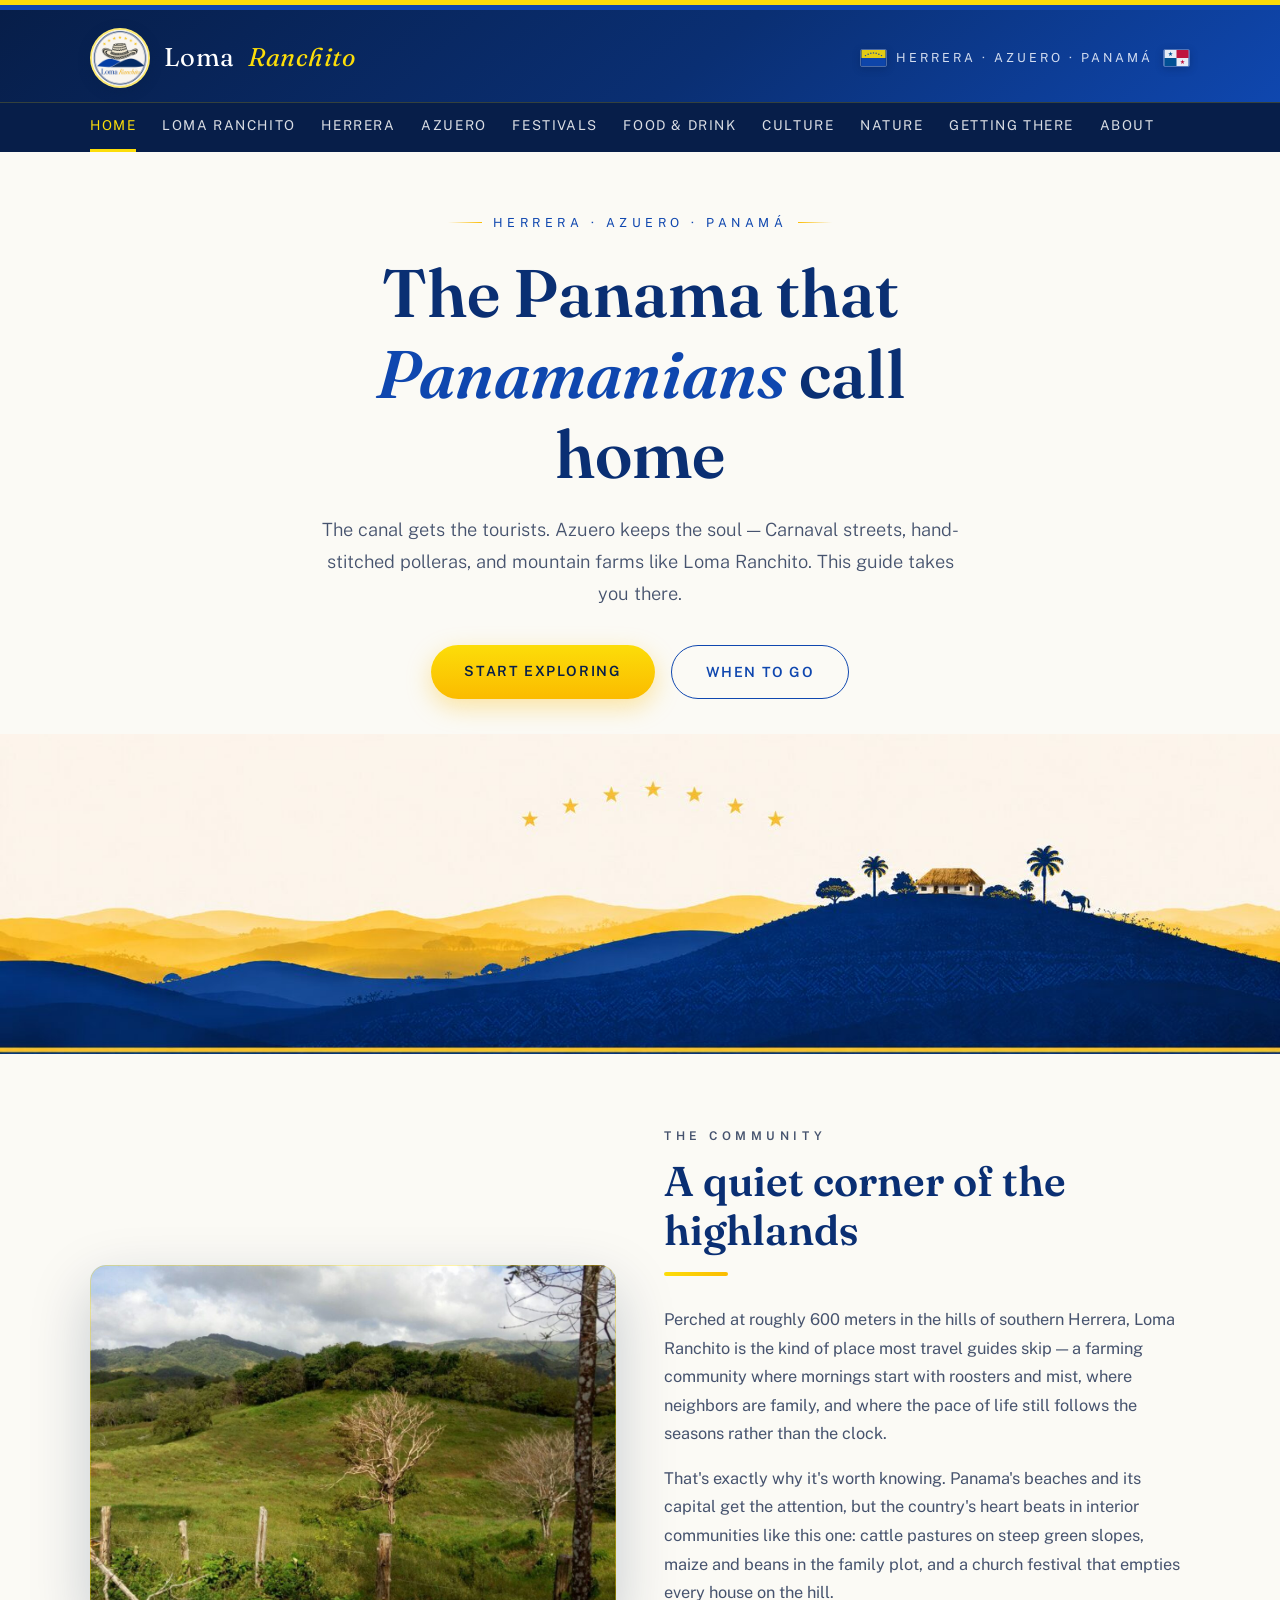
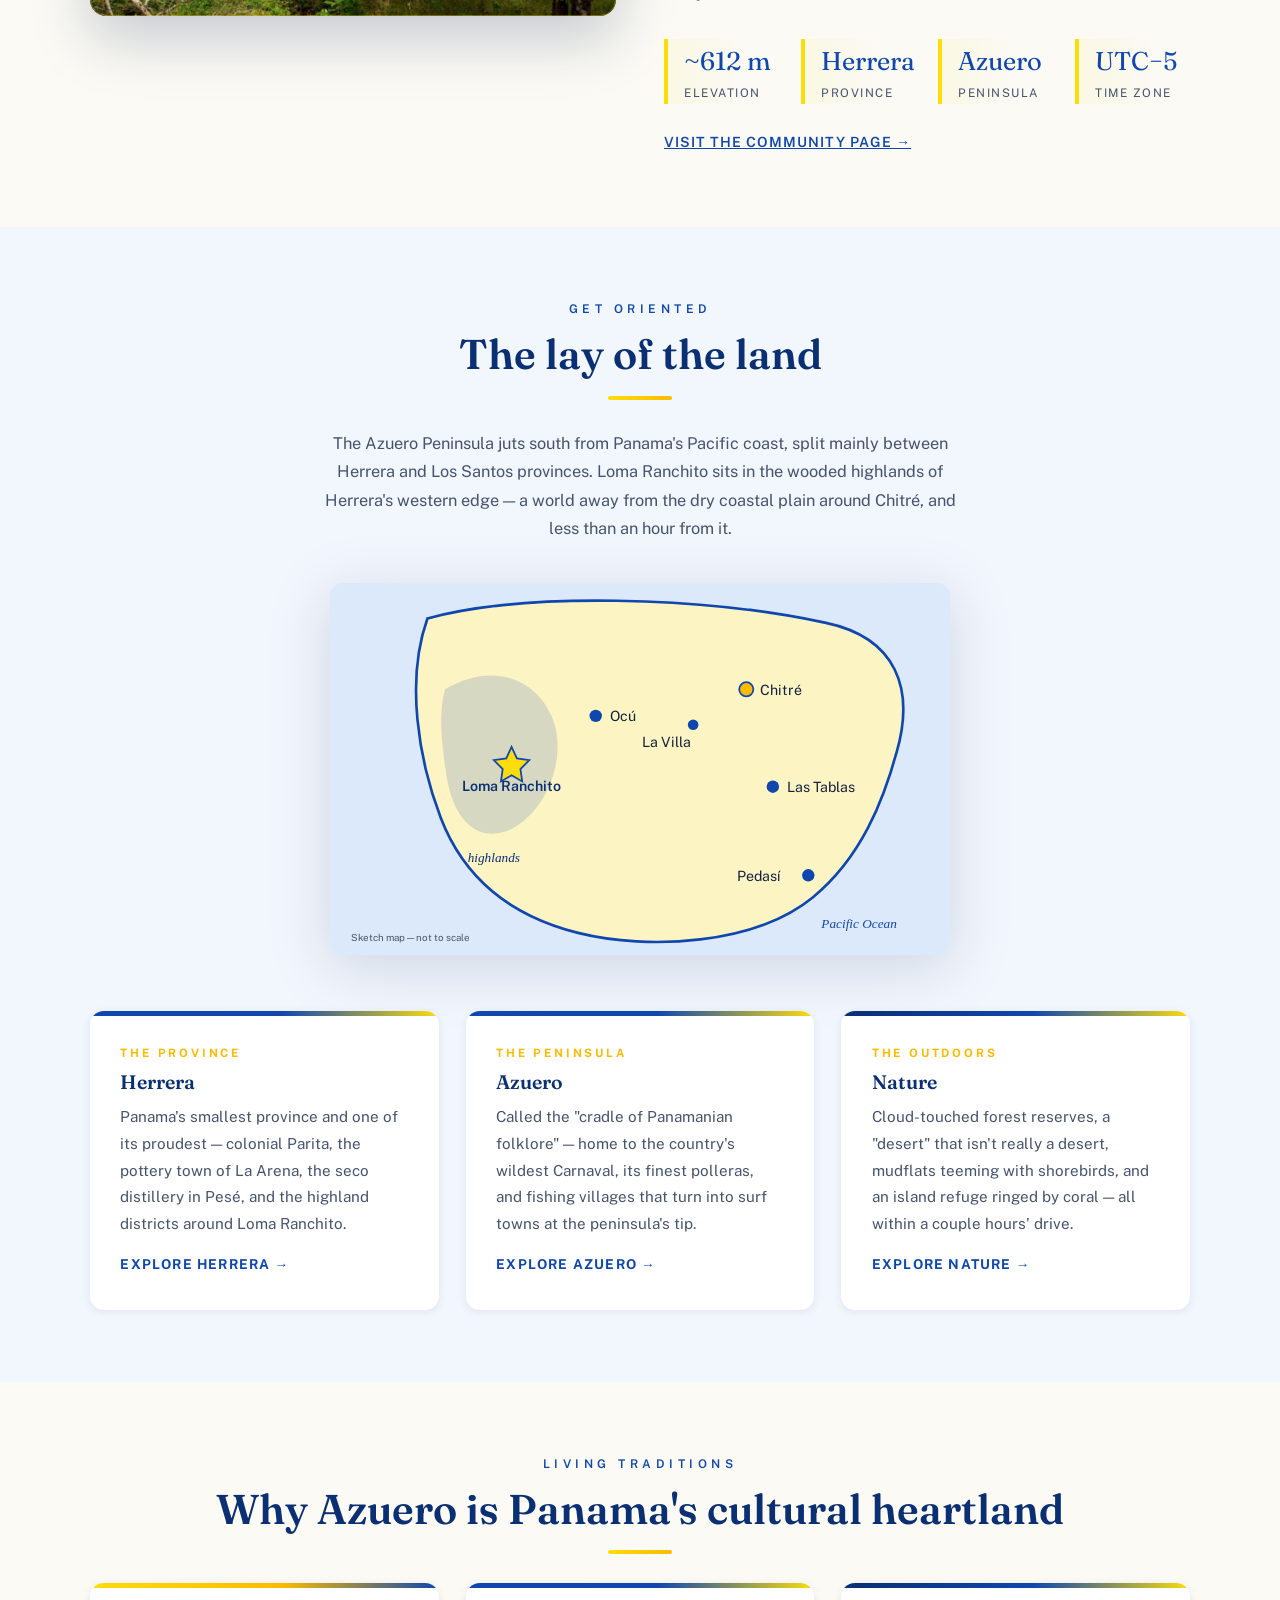
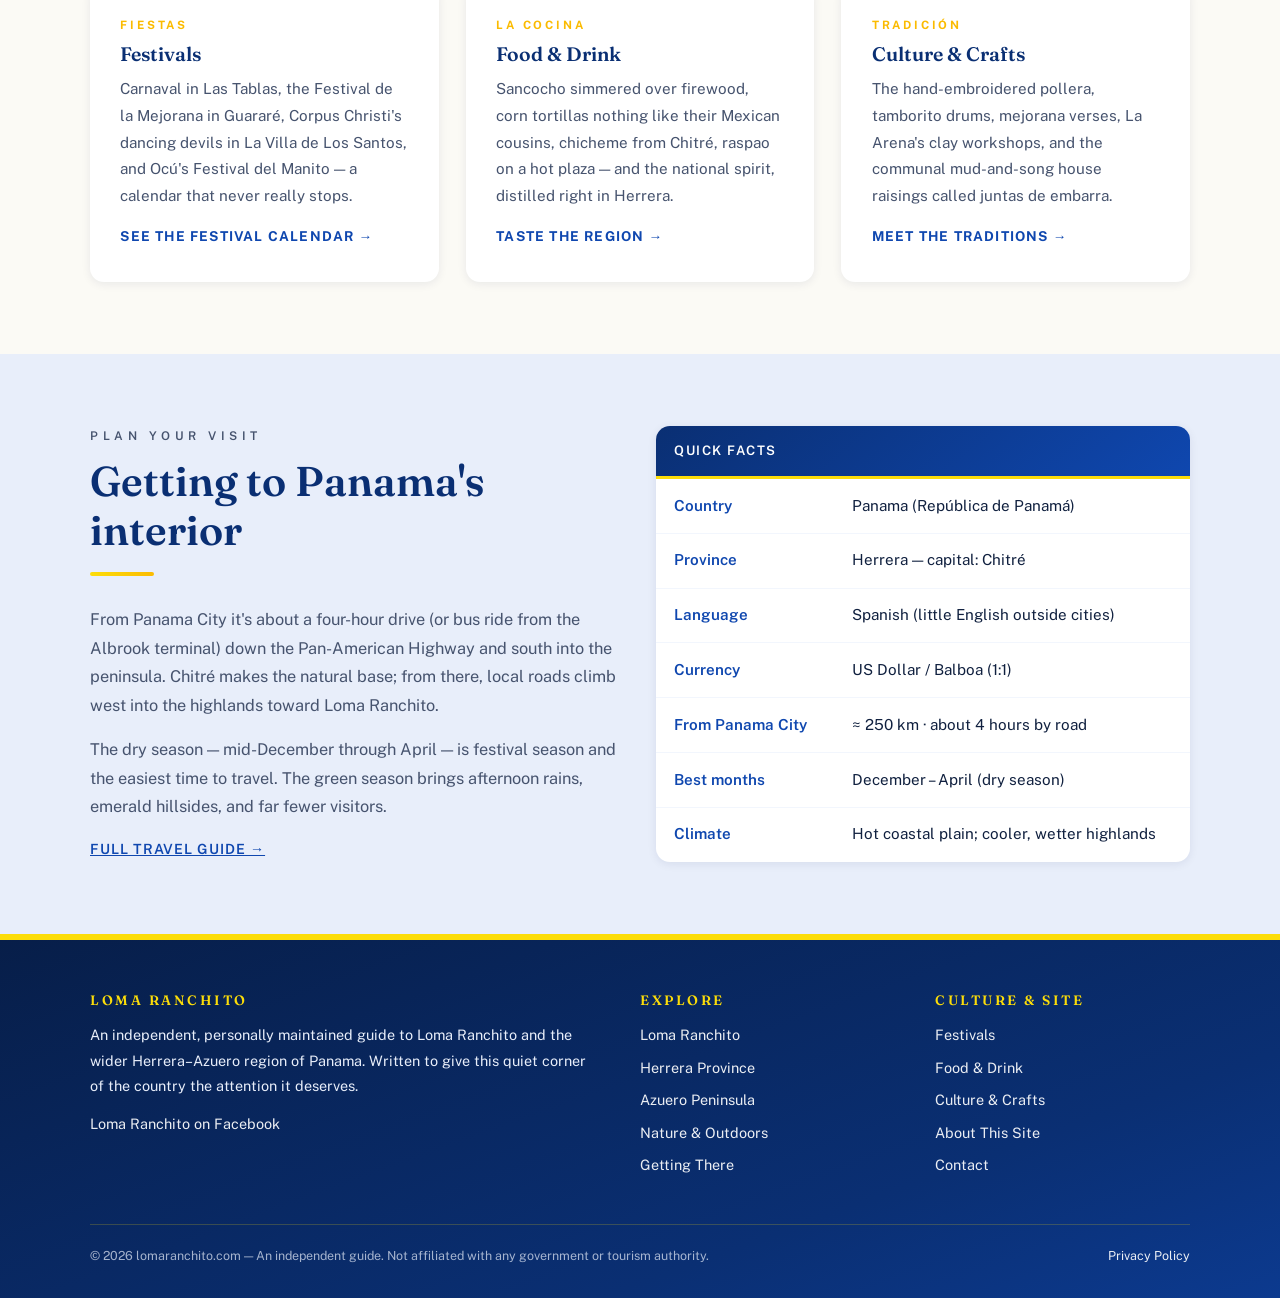
==== index.html @ 9a4a30eb "Sticky header+nav, bigger logo, hero-banner text merged with illustration" ====
<!DOCTYPE html>
<html lang="en">
<head>
    <meta charset="UTF-8">
    <meta name="viewport" content="width=device-width, initial-scale=1.0">
    <title>Loma Ranchito &amp; the Azuero Highlands — A Guide to Herrera, Panama</title>
    <meta name="description" content="An independent guide to Loma Ranchito and the surrounding Herrera Province and Azuero Peninsula of Panama — festivals, food, culture, nature, and how to get there.">
    <link rel="canonical" href="https://lomaranchito.com/">
    <meta property="og:title" content="Loma Ranchito & the Azuero Highlands — A Guide to Herrera, Panama">
    <meta property="og:description" content="Festivals, food, culture, and mountain life in Panama's interior — anchored in the highland community of Loma Ranchito, Herrera Province.">
    <meta property="og:type" content="website">
    <meta property="og:url" content="https://lomaranchito.com/">

    <link rel="preconnect" href="https://fonts.googleapis.com">
    <link href="https://fonts.googleapis.com/css2?family=Fraunces:ital,wght@0,400;0,600;1,400&family=Public+Sans:wght@300;400;600&display=swap" rel="stylesheet">
    <link rel="stylesheet" href="styles.css">
    <link rel="icon" type="image/png" href="images/logo.png">
    <link rel="apple-touch-icon" href="images/logo.png">
    <script src="site.js" defer></script>

    <!-- Google tag (gtag.js) -->
    <script async src="https://www.googletagmanager.com/gtag/js?id=G-LC1MYZP8YW"></script>
    <script>
      window.dataLayer = window.dataLayer || [];
      function gtag(){dataLayer.push(arguments);}
      gtag('js', new Date());
      gtag('config', 'G-LC1MYZP8YW');
    </script>

    <!-- Google AdSense -->
    <script async src="https://pagead2.googlesyndication.com/pagead/js/adsbygoogle.js?client=ca-pub-9094032428607043"
         crossorigin="anonymous"></script>
</head>
<body>

<div class="ribbon" aria-hidden="true"></div>

<div class="site-top">
    <header class="site-head">
        <div class="head-inner">
            <a class="brand" href="index.html"><img class="brand-logo" src="images/logo.png" alt="Loma Ranchito logo — sombrero pintado over blue hills">Loma <em>Ranchito</em></a>
            <span class="brand-tag"><svg class="flag-pa" viewBox="0 0 30 20" role="img" aria-label="Flag of Herrera Province"><rect width="30" height="10" fill="#FCDD09"/><rect y="10" width="30" height="10" fill="#0F47AF"/><g fill="#0F47AF"><circle cx="5" cy="7" r="0.9"/><circle cx="8.3" cy="5.2" r="0.9"/><circle cx="11.7" cy="4" r="0.9"/><circle cx="15" cy="3.6" r="0.9"/><circle cx="18.3" cy="4" r="0.9"/><circle cx="21.7" cy="5.2" r="0.9"/><circle cx="25" cy="7" r="0.9"/></g></svg>Herrera · Azuero · Panamá<svg class="flag-pa" viewBox="0 0 30 20" role="img" aria-label="Flag of Panama"><rect width="30" height="20" fill="#FFFFFF"/><rect x="15" width="15" height="10" fill="#D21034"/><rect y="10" width="15" height="10" fill="#005293"/><polygon fill="#005293" points="7.5,2 8.205,4.029 10.353,4.073 8.641,5.371 9.263,7.427 7.5,6.2 5.737,7.427 6.359,5.371 4.647,4.073 6.795,4.029"/><polygon fill="#D21034" points="22.5,12 23.205,14.029 25.353,14.073 23.641,15.371 24.263,17.427 22.5,16.2 20.737,17.427 21.359,15.371 19.647,14.073 21.795,14.029"/></svg></span>
        </div>
    </header>
    <nav class="site-nav" aria-label="Main">
        <ul>
            <li><a class="here" href="index.html">Home</a></li>
            <li><a href="loma-ranchito.html">Loma Ranchito</a></li>
            <li><a href="herrera.html">Herrera</a></li>
            <li><a href="azuero.html">Azuero</a></li>
            <li><a href="festivals.html">Festivals</a></li>
            <li><a href="food.html">Food &amp; Drink</a></li>
            <li><a href="culture.html">Culture</a></li>
            <li><a href="nature.html">Nature</a></li>
            <li><a href="getting-there.html">Getting There</a></li>
            <li><a href="about.html">About</a></li>
        </ul>
    </nav>
</div>

<main>

    <!-- HERO BANNER -->
    <section class="hero-banner">
        <div class="hero-banner-text">
            <span class="eyebrow">Herrera · Azuero · Panamá</span>
            <h1 class="big">The Panama that <em>Panamanians</em> call home</h1>
            <p class="lede">The canal gets the tourists. Azuero keeps the soul — Carnaval streets, hand-stitched polleras, and mountain farms like Loma Ranchito. This guide takes you there.</p>
            <div class="cta-row">
                <a class="btn btn-gold" href="herrera.html">Start Exploring</a>
                <a class="btn btn-ghost" href="festivals.html">When to Go</a>
            </div>
        </div>
        <img class="hero-banner-img" src="images/header-banner.jpg" alt="Illustration of the Azuero hills in Herrera's blue and yellow — a hilltop village with a chapel, palms, and a horse beneath an arc of seven stars">
    </section>

    <!-- ABOUT LOMA RANCHITO -->
    <section class="band">
        <div class="wrap">
            <div class="split">
                <div class="art">
                    <img src="images/lr_fp-01.jpg" alt="View of the hills around Loma Ranchito, Herrera Province, Panama">
                </div>
                <div class="prose">
                    <p class="kicker">The Community</p>
                    <h2 class="sec">A quiet corner of the highlands</h2>
                    <div class="rule"></div>
                    <p>Perched at roughly 600 meters in the hills of southern Herrera, Loma Ranchito is the kind of place most travel guides skip — a farming community where mornings start with roosters and mist, where neighbors are family, and where the pace of life still follows the seasons rather than the clock.</p>
                    <p>That's exactly why it's worth knowing. Panama's beaches and its capital get the attention, but the country's heart beats in interior communities like this one: cattle pastures on steep green slopes, maize and beans in the family plot, and a church festival that empties every house on the hill.</p>
                    <div class="stats">
                        <div class="stat"><div class="n">~612 m</div><div class="l">Elevation</div></div>
                        <div class="stat"><div class="n">Herrera</div><div class="l">Province</div></div>
                        <div class="stat"><div class="n">Azuero</div><div class="l">Peninsula</div></div>
                        <div class="stat"><div class="n">UTC−5</div><div class="l">Time Zone</div></div>
                    </div>
                    <a class="more" href="loma-ranchito.html" style="display:inline-block;margin-top:1.6rem;font-weight:600;letter-spacing:1px;text-transform:uppercase;font-size:0.88rem;">Visit the community page →</a>
                </div>
            </div>
        </div>
    </section>

    <!-- REGION MAP + EXPLORE -->
    <section class="band sand">
        <div class="wrap center">
            <p class="kicker">Get Oriented</p>
            <h2 class="sec">The lay of the land</h2>
            <div class="rule"></div>
            <p style="max-width:640px;margin:0 auto 2.5rem;color:var(--ink-soft);">The Azuero Peninsula juts south from Panama's Pacific coast, split mainly between Herrera and Los Santos provinces. Loma Ranchito sits in the wooded highlands of Herrera's western edge — a world away from the dry coastal plain around Chitré, and less than an hour from it.</p>

            <svg viewBox="0 0 700 420" role="img" aria-label="Simplified sketch map of the Azuero Peninsula showing Loma Ranchito, Chitré, Ocú, Las Tablas, and Pedasí" style="max-width:620px;width:100%;height:auto;margin:0 auto 1rem;filter:drop-shadow(0 12px 30px rgba(7,30,73,0.15));">
                <rect width="700" height="420" fill="#DCE9FB" rx="14"/>
                <!-- peninsula landmass -->
                <path d="M110,40 C220,10 420,15 560,45 C640,62 660,120 640,190 C625,245 600,310 545,355 C480,408 360,415 280,395 C200,375 150,330 125,265 C100,200 85,110 110,40 Z"
                      fill="#FDF4C4" stroke="#0F47AF" stroke-width="3"/>
                <!-- highlands shading (west) -->
                <path d="M130,120 C180,90 230,105 250,150 C268,190 250,250 210,275 C170,298 140,270 132,220 C126,180 122,148 130,120 Z"
                      fill="#0F47AF" opacity="0.16"/>
                <text x="185" y="315" font-family="Georgia,serif" font-size="15" font-style="italic" fill="#0A2F73" text-anchor="middle">highlands</text>
                <!-- ocean labels -->
                <text x="640" y="390" font-family="Georgia,serif" font-size="15" font-style="italic" fill="#1147AF" text-anchor="end">Pacific Ocean</text>
                <!-- towns -->
                <g font-family="'Public Sans',sans-serif" font-size="16" fill="#10203F">
                    <circle cx="470" cy="120" r="8" fill="#FBBB00" stroke="#0F47AF" stroke-width="2"/><text x="486" y="126">Chitré</text>
                    <circle cx="300" cy="150" r="7" fill="#0F47AF"/><text x="316" y="156">Ocú</text>
                    <circle cx="500" cy="230" r="7" fill="#0F47AF"/><text x="516" y="236">Las Tablas</text>
                    <circle cx="540" cy="330" r="7" fill="#0F47AF"/><text x="460" y="336">Pedasí</text>
                    <circle cx="410" cy="160" r="6" fill="#0F47AF"/><text x="352" y="185">La Villa</text>
                </g>
                <!-- Loma Ranchito star -->
                <g>
                    <path d="M205 185 l6 13 14 2 -10 10 2 14 -12 -7 -12 7 2 -14 -10 -10 14 -2 Z" fill="#FCDD09" stroke="#0F47AF" stroke-width="2"/>
                    <text x="205" y="235" font-family="'Public Sans',sans-serif" font-weight="600" font-size="16" fill="#0A2F73" text-anchor="middle">Loma Ranchito</text>
                </g>
                <text x="24" y="404" font-family="'Public Sans',sans-serif" font-size="11" fill="#46536E">Sketch map — not to scale</text>
            </svg>

            <div class="grid-3" style="text-align:left;margin-top:2rem;">
                <div class="card">
                    <p class="card-label">The Province</p>
                    <h3>Herrera</h3>
                    <p>Panama's smallest province and one of its proudest — colonial Parita, the pottery town of La Arena, the seco distillery in Pesé, and the highland districts around Loma Ranchito.</p>
                    <a class="more" href="herrera.html">Explore Herrera →</a>
                </div>
                <div class="card alt-sky">
                    <p class="card-label">The Peninsula</p>
                    <h3>Azuero</h3>
                    <p>Called the "cradle of Panamanian folklore" — home to the country's wildest Carnaval, its finest polleras, and fishing villages that turn into surf towns at the peninsula's tip.</p>
                    <a class="more" href="azuero.html">Explore Azuero →</a>
                </div>
                <div class="card alt-green">
                    <p class="card-label">The Outdoors</p>
                    <h3>Nature</h3>
                    <p>Cloud-touched forest reserves, a "desert" that isn't really a desert, mudflats teeming with shorebirds, and an island refuge ringed by coral — all within a couple hours' drive.</p>
                    <a class="more" href="nature.html">Explore nature →</a>
                </div>
            </div>
        </div>
    </section>

    <!-- CULTURE STRIP -->
    <section class="band">
        <div class="wrap center">
            <p class="kicker">Living Traditions</p>
            <h2 class="sec">Why Azuero is Panama's cultural heartland</h2>
            <div class="rule"></div>
            <div class="grid-3" style="text-align:left;">
                <div class="card alt-gold">
                    <p class="card-label">Fiestas</p>
                    <h3>Festivals</h3>
                    <p>Carnaval in Las Tablas, the Festival de la Mejorana in Guararé, Corpus Christi's dancing devils in La Villa de Los Santos, and Ocú's Festival del Manito — a calendar that never really stops.</p>
                    <a class="more" href="festivals.html">See the festival calendar →</a>
                </div>
                <div class="card">
                    <p class="card-label">La Cocina</p>
                    <h3>Food &amp; Drink</h3>
                    <p>Sancocho simmered over firewood, corn tortillas nothing like their Mexican cousins, chicheme from Chitré, raspao on a hot plaza — and the national spirit, distilled right in Herrera.</p>
                    <a class="more" href="food.html">Taste the region →</a>
                </div>
                <div class="card alt-green">
                    <p class="card-label">Tradición</p>
                    <h3>Culture &amp; Crafts</h3>
                    <p>The hand-embroidered pollera, tamborito drums, mejorana verses, La Arena's clay workshops, and the communal mud-and-song house raisings called juntas de embarra.</p>
                    <a class="more" href="culture.html">Meet the traditions →</a>
                </div>
            </div>
        </div>
    </section>

    <!-- PLAN -->
    <section class="band green-soft">
        <div class="wrap">
            <div class="grid-2" style="align-items:start;">
                <div class="prose">
                    <p class="kicker">Plan Your Visit</p>
                    <h2 class="sec">Getting to Panama's interior</h2>
                    <div class="rule"></div>
                    <p>From Panama City it's about a four-hour drive (or bus ride from the Albrook terminal) down the Pan-American Highway and south into the peninsula. Chitré makes the natural base; from there, local roads climb west into the highlands toward Loma Ranchito.</p>
                    <p>The dry season — mid-December through April — is festival season and the easiest time to travel. The green season brings afternoon rains, emerald hillsides, and far fewer visitors.</p>
                    <a class="more" href="getting-there.html" style="display:inline-block;margin-top:1rem;font-weight:600;letter-spacing:1px;text-transform:uppercase;font-size:0.88rem;">Full travel guide →</a>
                </div>
                <table class="info">
                    <tr><th colspan="2">Quick Facts</th></tr>
                    <tr><td>Country</td><td>Panama (República de Panamá)</td></tr>
                    <tr><td>Province</td><td>Herrera — capital: Chitré</td></tr>
                    <tr><td>Language</td><td>Spanish (little English outside cities)</td></tr>
                    <tr><td>Currency</td><td>US Dollar / Balboa (1:1)</td></tr>
                    <tr><td>From Panama City</td><td>≈ 250 km · about 4 hours by road</td></tr>
                    <tr><td>Best months</td><td>December – April (dry season)</td></tr>
                    <tr><td>Climate</td><td>Hot coastal plain; cooler, wetter highlands</td></tr>
                </table>
            </div>
        </div>
    </section>

</main>

<footer class="site-foot">
    <div class="foot-inner">
        <div>
            <h4>Loma Ranchito</h4>
            <p>An independent, personally maintained guide to Loma Ranchito and the wider Herrera–Azuero region of Panama. Written to give this quiet corner of the country the attention it deserves.</p>
            <p style="margin-top:0.8rem;"><a href="https://www.facebook.com/lomaranchito.ranchito" target="_blank" rel="noopener noreferrer">Loma Ranchito on Facebook</a></p>
        </div>
        <div>
            <h4>Explore</h4>
            <ul>
                <li><a href="loma-ranchito.html">Loma Ranchito</a></li>
                <li><a href="herrera.html">Herrera Province</a></li>
                <li><a href="azuero.html">Azuero Peninsula</a></li>
                <li><a href="nature.html">Nature &amp; Outdoors</a></li>
                <li><a href="getting-there.html">Getting There</a></li>
            </ul>
        </div>
        <div>
            <h4>Culture &amp; Site</h4>
            <ul>
                <li><a href="festivals.html">Festivals</a></li>
                <li><a href="food.html">Food &amp; Drink</a></li>
                <li><a href="culture.html">Culture &amp; Crafts</a></li>
                <li><a href="about.html">About This Site</a></li>
                <li><a href="contact.html">Contact</a></li>
            </ul>
        </div>
    </div>
    <div class="foot-bottom">
        <span>© 2026 lomaranchito.com — An independent guide. Not affiliated with any government or tourism authority.</span>
        <span><a href="privacy.html">Privacy Policy</a></span>
    </div>
</footer>

</body>
</html>
---- styles.css ----
/* ==========================================================
   Loma Ranchito — Azuero & Herrera guide
   Design system v2: "Bandera de Herrera"
   Exact provincial flag tones:
     yellow #FCDD09 · blue #0F47AF (+ #1147AF, gold #FBBB00)
   Premium treatment: deep-blue gradients, gold accents,
   7-star arc motif, scroll-reveal motion.
   ========================================================== */

:root {
    /* Herrera flag — exact tones */
    --h-yellow:     #FCDD09;
    --h-gold:       #FBBB00;
    --h-blue:       #0F47AF;
    --h-blue-2:     #1147AF;

    /* derived support shades */
    --blue-deep:    #0A2F73;
    --blue-ink:     #071E49;
    --blue-soft:    #E8EEFA;
    --blue-mist:    #F2F6FD;
    --yellow-soft:  #FFF7C2;
    --cream:        #FBFAF5;
    --white:        #FFFFFF;
    --ink:          #10203F;
    --ink-soft:     #46536E;

    /* legacy aliases (kept for inline references) */
    --clay:         #0F47AF;
    --clay-dark:    #0A2F73;
    --green:        #0A2F73;
    --green-mid:    #1147AF;
    --green-soft:   #E8EEFA;
    --gold:         #FBBB00;
    --gold-soft:    #FFF7C2;
    --sand:         #F2F6FD;
    --sky:          #1147AF;
    --sky-soft:     #E8EEFA;
    --flag-red:     #D21034;

    --shadow-sm: 0 2px 10px rgba(7, 30, 73, 0.08);
    --shadow-md: 0 10px 30px rgba(7, 30, 73, 0.14);
    --shadow-lg: 0 22px 60px rgba(7, 30, 73, 0.22);
    --ease: cubic-bezier(0.22, 1, 0.36, 1);
}

* { margin: 0; padding: 0; box-sizing: border-box; }

html { scroll-behavior: smooth; }

body {
    font-family: 'Public Sans', 'Segoe UI', sans-serif;
    background: var(--cream);
    color: var(--ink);
    line-height: 1.75;
    font-size: 1.02rem;
    -webkit-font-smoothing: antialiased;
}

::selection { background: var(--h-yellow); color: var(--blue-ink); }

h1, h2, h3, h4, .display {
    font-family: 'Fraunces', Georgia, serif;
    color: var(--blue-deep);
    line-height: 1.2;
    font-weight: 600;
}

a { color: var(--h-blue); }
a:hover { color: var(--blue-deep); }

img { max-width: 100%; display: block; }

/* ---------- Herrera flag ribbon (yellow over blue) ---------- */
.ribbon {
    height: 10px;
    background: linear-gradient(
        to bottom,
        var(--h-yellow) 0 50%,
        var(--h-blue) 50% 100%
    );
}

/* ---------- header + nav: sticky together as one unit ---------- */
.site-top {
    position: sticky;
    top: 0;
    z-index: 100;
    transition: box-shadow 0.35s var(--ease);
}

.site-top.scrolled {
    box-shadow: 0 10px 30px rgba(7, 30, 73, 0.35);
}

header.site-head {
    background: linear-gradient(140deg, var(--blue-ink) 0%, var(--blue-deep) 55%, var(--h-blue) 100%);
    color: var(--cream);
    padding: 1.1rem 1.5rem 0.9rem;
}

.head-inner {
    max-width: 1100px;
    margin: 0 auto;
    display: flex;
    flex-wrap: wrap;
    align-items: center;
    justify-content: space-between;
    gap: 0.5rem 2rem;
}

.brand {
    font-family: 'Fraunces', Georgia, serif;
    font-size: 1.6rem;
    color: var(--white);
    text-decoration: none;
    letter-spacing: 0.5px;
    display: inline-flex;
    align-items: center;
    gap: 0.85rem;
}

.brand-logo {
    width: 60px;
    height: 60px;
    border-radius: 50%;
    border: 2px solid rgba(252, 221, 9, 0.55);
    box-shadow: 0 3px 12px rgba(7, 30, 73, 0.45);
    background: var(--cream);
    object-fit: cover;
    transition: transform 0.3s var(--ease);
}

.brand:hover .brand-logo { transform: rotate(-6deg) scale(1.06); }

.brand em {
    font-style: italic;
    color: var(--h-yellow);
}

.brand-tag {
    font-size: 0.78rem;
    letter-spacing: 3px;
    text-transform: uppercase;
    color: var(--blue-soft);
    opacity: 0.9;
    display: inline-flex;
    align-items: center;
    gap: 0.6rem;
}

.flag-pa {
    width: 27px;
    height: 18px;
    border-radius: 2px;
    border: 1px solid rgba(255, 255, 255, 0.3);
    box-shadow: 0 2px 8px rgba(7, 30, 73, 0.35);
    flex-shrink: 0;
}

nav.site-nav {
    background: var(--blue-ink);
    border-top: 1px solid rgba(252, 221, 9, 0.18);
    padding: 0 1.5rem;
}

nav.site-nav ul {
    max-width: 1100px;
    margin: 0 auto;
    list-style: none;
    display: flex;
    flex-wrap: wrap;
    gap: 0 1.6rem;
}

nav.site-nav a {
    display: inline-block;
    padding: 0.7rem 0;
    color: rgba(255, 255, 255, 0.85);
    text-decoration: none;
    font-size: 0.85rem;
    letter-spacing: 1.6px;
    text-transform: uppercase;
    border-bottom: 3px solid transparent;
    transition: color 0.25s var(--ease), border-color 0.25s var(--ease);
}

nav.site-nav a:hover { color: var(--h-yellow); }

nav.site-nav a.here {
    color: var(--h-yellow);
    border-bottom-color: var(--h-yellow);
}

/* ---------- hero banner: title copy sits in the illustration's own
   sky color above it; artwork stays undistorted at natural size
   below, in normal document flow (scrolls with the page) ---------- */
.hero-banner {
    background: var(--cream);
    text-align: center;
}

.hero-banner-text {
    max-width: 720px;
    margin: 0 auto;
    padding: 3.2rem 1.5rem 1.8rem;
}

.hero-banner .eyebrow {
    display: inline-flex;
    align-items: center;
    gap: 0.7rem;
    font-size: 0.78rem;
    letter-spacing: 4.5px;
    text-transform: uppercase;
    color: var(--h-blue);
    margin-bottom: 1.2rem;
    animation: riseIn 0.9s 0.05s var(--ease) both;
}

.hero-banner .eyebrow::before, .hero-banner .eyebrow::after {
    content: '';
    width: 34px;
    height: 1px;
    background: linear-gradient(90deg, transparent, var(--h-gold));
}

.hero-banner .eyebrow::after {
    background: linear-gradient(90deg, var(--h-gold), transparent);
}

.hero-banner h1 {
    color: var(--blue-deep);
    max-width: 880px;
    margin: 0 auto 1.2rem;
    animation: riseIn 0.9s var(--ease) both;
}

.hero-banner h1.big { font-size: clamp(2.4rem, 6vw, 4.2rem); }
.hero-banner h1.small { font-size: clamp(2rem, 5vw, 3.2rem); margin-bottom: 0.8rem; }

.hero-banner h1 em { color: var(--h-blue); font-style: italic; }

.hero-banner p.lede {
    max-width: 660px;
    margin: 0 auto 2.2rem;
    font-size: 1.14rem;
    color: var(--ink-soft);
    font-weight: 300;
    animation: riseIn 0.9s 0.12s var(--ease) both;
}

/* hero CTAs (home page only) */
.cta-row {
    display: flex;
    gap: 1rem;
    justify-content: center;
    flex-wrap: wrap;
    margin-bottom: 0.4rem;
    animation: riseIn 0.9s 0.2s var(--ease) both;
}

.btn {
    display: inline-block;
    padding: 0.85rem 2.1rem;
    border-radius: 999px;
    font-size: 0.88rem;
    font-weight: 600;
    letter-spacing: 1.6px;
    text-transform: uppercase;
    text-decoration: none;
    transition: transform 0.25s var(--ease), box-shadow 0.25s var(--ease), background 0.25s var(--ease);
}

.btn-gold {
    background: linear-gradient(180deg, var(--h-yellow), var(--h-gold));
    color: var(--blue-ink);
    box-shadow: 0 8px 24px rgba(251, 187, 0, 0.35);
}

.btn-gold:hover {
    transform: translateY(-3px);
    box-shadow: 0 14px 34px rgba(251, 187, 0, 0.45);
    color: var(--blue-ink);
}

.btn-ghost {
    border: 1.5px solid var(--h-blue);
    color: var(--h-blue);
}

.btn-ghost:hover {
    border-color: var(--blue-deep);
    color: var(--blue-deep);
    background: var(--blue-soft);
    transform: translateY(-3px);
}

.hero-banner-img {
    width: 100%;
    display: block;
}

/* ---------- layout ---------- */
main { display: block; }

section.band { padding: 4.5rem 1.5rem; }
section.band.sand  { background: var(--blue-mist); }
section.band.green-soft { background: var(--blue-soft); }
section.band.sky-soft { background: var(--blue-soft); }

.wrap { max-width: 1100px; margin: 0 auto; }
.wrap-narrow { max-width: 780px; margin: 0 auto; }

.kicker {
    font-size: 0.75rem;
    letter-spacing: 4.5px;
    text-transform: uppercase;
    color: var(--h-blue);
    font-weight: 600;
    margin-bottom: 0.6rem;
}

h2.sec {
    font-size: clamp(1.8rem, 4vw, 2.6rem);
    margin-bottom: 1rem;
}

.rule {
    width: 64px;
    height: 4px;
    background: linear-gradient(90deg, var(--h-yellow), var(--h-gold));
    border-radius: 2px;
    margin: 0 0 1.8rem;
}

.center { text-align: center; }
.center .rule { margin-left: auto; margin-right: auto; }

p + p { margin-top: 1rem; }

.prose p { color: var(--ink-soft); }
.prose p strong { color: var(--ink); }
.prose h3 { margin: 2.4rem 0 0.7rem; font-size: 1.4rem; position: relative; padding-left: 1rem; }
.prose h3::before {
    content: '';
    position: absolute;
    left: 0; top: 0.28em;
    width: 4px; height: 1.1em;
    border-radius: 2px;
    background: linear-gradient(180deg, var(--h-yellow), var(--h-blue));
}
.prose ul, .prose ol { margin: 1rem 0 1rem 1.4rem; color: var(--ink-soft); }
.prose li { margin-bottom: 0.55rem; }
.prose li::marker { color: var(--h-gold); }

/* ---------- cards ---------- */
.grid-2 { display: grid; grid-template-columns: 1fr 1fr; gap: 2rem; }
.grid-3 { display: grid; grid-template-columns: repeat(3, 1fr); gap: 1.7rem; }

.card {
    background: var(--white);
    border-radius: 14px;
    padding: 2rem 1.9rem;
    position: relative;
    box-shadow: var(--shadow-sm);
    transition: transform 0.35s var(--ease), box-shadow 0.35s var(--ease);
    overflow: hidden;
}

.card::before {
    content: '';
    position: absolute;
    top: 0; left: 0; right: 0;
    height: 5px;
    background: linear-gradient(90deg, var(--h-blue), var(--h-blue-2) 55%, var(--h-yellow));
    transition: height 0.3s var(--ease);
}

.card:hover {
    transform: translateY(-7px);
    box-shadow: var(--shadow-md);
}

.card:hover::before { height: 8px; }

.card.alt-gold::before { background: linear-gradient(90deg, var(--h-yellow), var(--h-gold) 55%, var(--h-blue)); }
.card.alt-sky::before { background: linear-gradient(90deg, var(--h-blue-2), var(--h-blue) 55%, var(--h-yellow)); }
.card.alt-green::before { background: linear-gradient(90deg, var(--blue-deep), var(--h-blue) 55%, var(--h-yellow)); }

.card h3 { font-size: 1.22rem; margin-bottom: 0.6rem; }
.card p { font-size: 0.95rem; color: var(--ink-soft); }

.card .card-label {
    font-size: 0.72rem;
    letter-spacing: 2.8px;
    text-transform: uppercase;
    color: var(--h-gold);
    font-weight: 700;
    margin-bottom: 0.5rem;
}

.card a.more {
    display: inline-block;
    margin-top: 1rem;
    font-size: 0.85rem;
    letter-spacing: 1.2px;
    text-transform: uppercase;
    text-decoration: none;
    font-weight: 700;
    color: var(--h-blue);
    position: relative;
}

.card a.more::after {
    content: '';
    position: absolute;
    left: 0; bottom: -4px;
    width: 0; height: 2px;
    background: var(--h-yellow);
    transition: width 0.3s var(--ease);
}

.card a.more:hover::after { width: 100%; }

/* feature split (image/art + text) */
.split {
    display: grid;
    grid-template-columns: 1fr 1fr;
    gap: 3rem;
    align-items: center;
}

.split .art {
    border-radius: 16px;
    overflow: hidden;
    box-shadow: var(--shadow-lg);
    position: relative;
}

.split .art::after {
    content: '';
    position: absolute;
    inset: 0;
    border-radius: 16px;
    border: 1px solid rgba(252, 221, 9, 0.35);
    pointer-events: none;
}

.split .art img { width: 100%; height: 100%; object-fit: cover; transition: transform 0.6s var(--ease); }
.split .art:hover img { transform: scale(1.04); }

/* stat blocks */
.stats {
    display: grid;
    grid-template-columns: repeat(4, 1fr);
    gap: 1.4rem;
    margin-top: 2rem;
}

.stat {
    border-left: 4px solid var(--h-yellow);
    padding-left: 1rem;
    background: linear-gradient(90deg, rgba(252, 221, 9, 0.07), transparent 70%);
    border-radius: 0 8px 8px 0;
}

.stat .n {
    font-family: 'Fraunces', Georgia, serif;
    font-size: 1.6rem;
    color: var(--h-blue);
}

.stat .l {
    font-size: 0.74rem;
    letter-spacing: 1.5px;
    text-transform: uppercase;
    color: var(--ink-soft);
}

/* info table */
table.info {
    width: 100%;
    border-collapse: collapse;
    background: var(--white);
    border-radius: 14px;
    overflow: hidden;
    box-shadow: var(--shadow-sm);
    font-size: 0.95rem;
}

table.info th, table.info td {
    text-align: left;
    padding: 0.85rem 1.15rem;
    border-bottom: 1px solid var(--blue-mist);
    vertical-align: top;
}

table.info th {
    background: linear-gradient(140deg, var(--blue-deep), var(--h-blue));
    color: var(--white);
    font-weight: 600;
    letter-spacing: 1.5px;
    font-size: 0.82rem;
    text-transform: uppercase;
    border-bottom: 3px solid var(--h-yellow);
}

table.info tr:last-child td { border-bottom: none; }
table.info tr:hover td { background: var(--blue-mist); }
table.info td:first-child { font-weight: 600; color: var(--h-blue); white-space: nowrap; }

/* callout */
.callout {
    background: linear-gradient(120deg, var(--yellow-soft), #FFFDF0);
    border-left: 5px solid var(--h-yellow);
    border-radius: 6px;
    padding: 1.3rem 1.6rem;
    margin: 1.8rem 0;
    font-size: 0.97rem;
    color: var(--ink);
    box-shadow: var(--shadow-sm);
}

.callout strong { color: var(--h-blue); }

/* breadcrumbs */
.crumbs {
    font-size: 0.82rem;
    letter-spacing: 0.5px;
    color: var(--ink-soft);
    max-width: 1100px;
    margin: 0 auto;
    padding: 1rem 1.5rem 0;
}

.crumbs a { color: var(--h-blue); text-decoration: none; }
.crumbs a:hover { text-decoration: underline; }

/* next-page links */
.next-links {
    display: grid;
    grid-template-columns: 1fr 1fr;
    gap: 1.7rem;
    margin-top: 1rem;
}

/* ---------- footer ---------- */
footer.site-foot {
    background: linear-gradient(160deg, var(--blue-ink) 0%, var(--blue-deep) 70%, #0C3A8F 100%);
    color: var(--blue-soft);
    padding: 3.2rem 1.5rem 2rem;
    font-size: 0.9rem;
    border-top: 6px solid var(--h-yellow);
}

.foot-inner {
    max-width: 1100px;
    margin: 0 auto;
    display: grid;
    grid-template-columns: 2fr 1fr 1fr;
    gap: 2.5rem;
}

footer.site-foot h4 {
    color: var(--h-yellow);
    font-size: 0.85rem;
    letter-spacing: 2.5px;
    text-transform: uppercase;
    margin-bottom: 0.9rem;
}

footer.site-foot ul { list-style: none; }
footer.site-foot li { margin-bottom: 0.45rem; }

footer.site-foot a { color: rgba(255, 255, 255, 0.92); text-decoration: none; transition: color 0.2s var(--ease); }
footer.site-foot a:hover { color: var(--h-yellow); }

.foot-bottom {
    max-width: 1100px;
    margin: 2.5rem auto 0;
    padding-top: 1.2rem;
    border-top: 1px solid rgba(252, 221, 9, 0.2);
    font-size: 0.78rem;
    display: flex;
    flex-wrap: wrap;
    justify-content: space-between;
    gap: 0.5rem;
    color: rgba(232, 238, 250, 0.7);
}

.foot-bottom a { color: rgba(255, 255, 255, 0.85); }

/* ---------- motion ---------- */
@keyframes riseIn {
    from { opacity: 0; transform: translateY(26px); }
    to { opacity: 1; transform: translateY(0); }
}

.rv {
    opacity: 0;
    transform: translateY(28px);
    transition: opacity 0.7s var(--ease), transform 0.7s var(--ease);
}

.rv.in {
    opacity: 1;
    transform: translateY(0);
}

@media (prefers-reduced-motion: reduce) {
    html { scroll-behavior: auto; }
    .rv { opacity: 1; transform: none; transition: none; }
    .hero h1, .hero p.lede, .hero .eyebrow, .cta-row,
    .page-hero h1, .page-hero p.lede, .page-hero .eyebrow { animation: none; }
}

/* ---------- responsive ---------- */
@media (max-width: 820px) {
    .grid-3 { grid-template-columns: 1fr; }
    .grid-2, .split, .next-links { grid-template-columns: 1fr; }
    .stats { grid-template-columns: 1fr 1fr; }
    .foot-inner { grid-template-columns: 1fr; gap: 1.8rem; }
    nav.site-nav ul { gap: 0 1.1rem; }
}
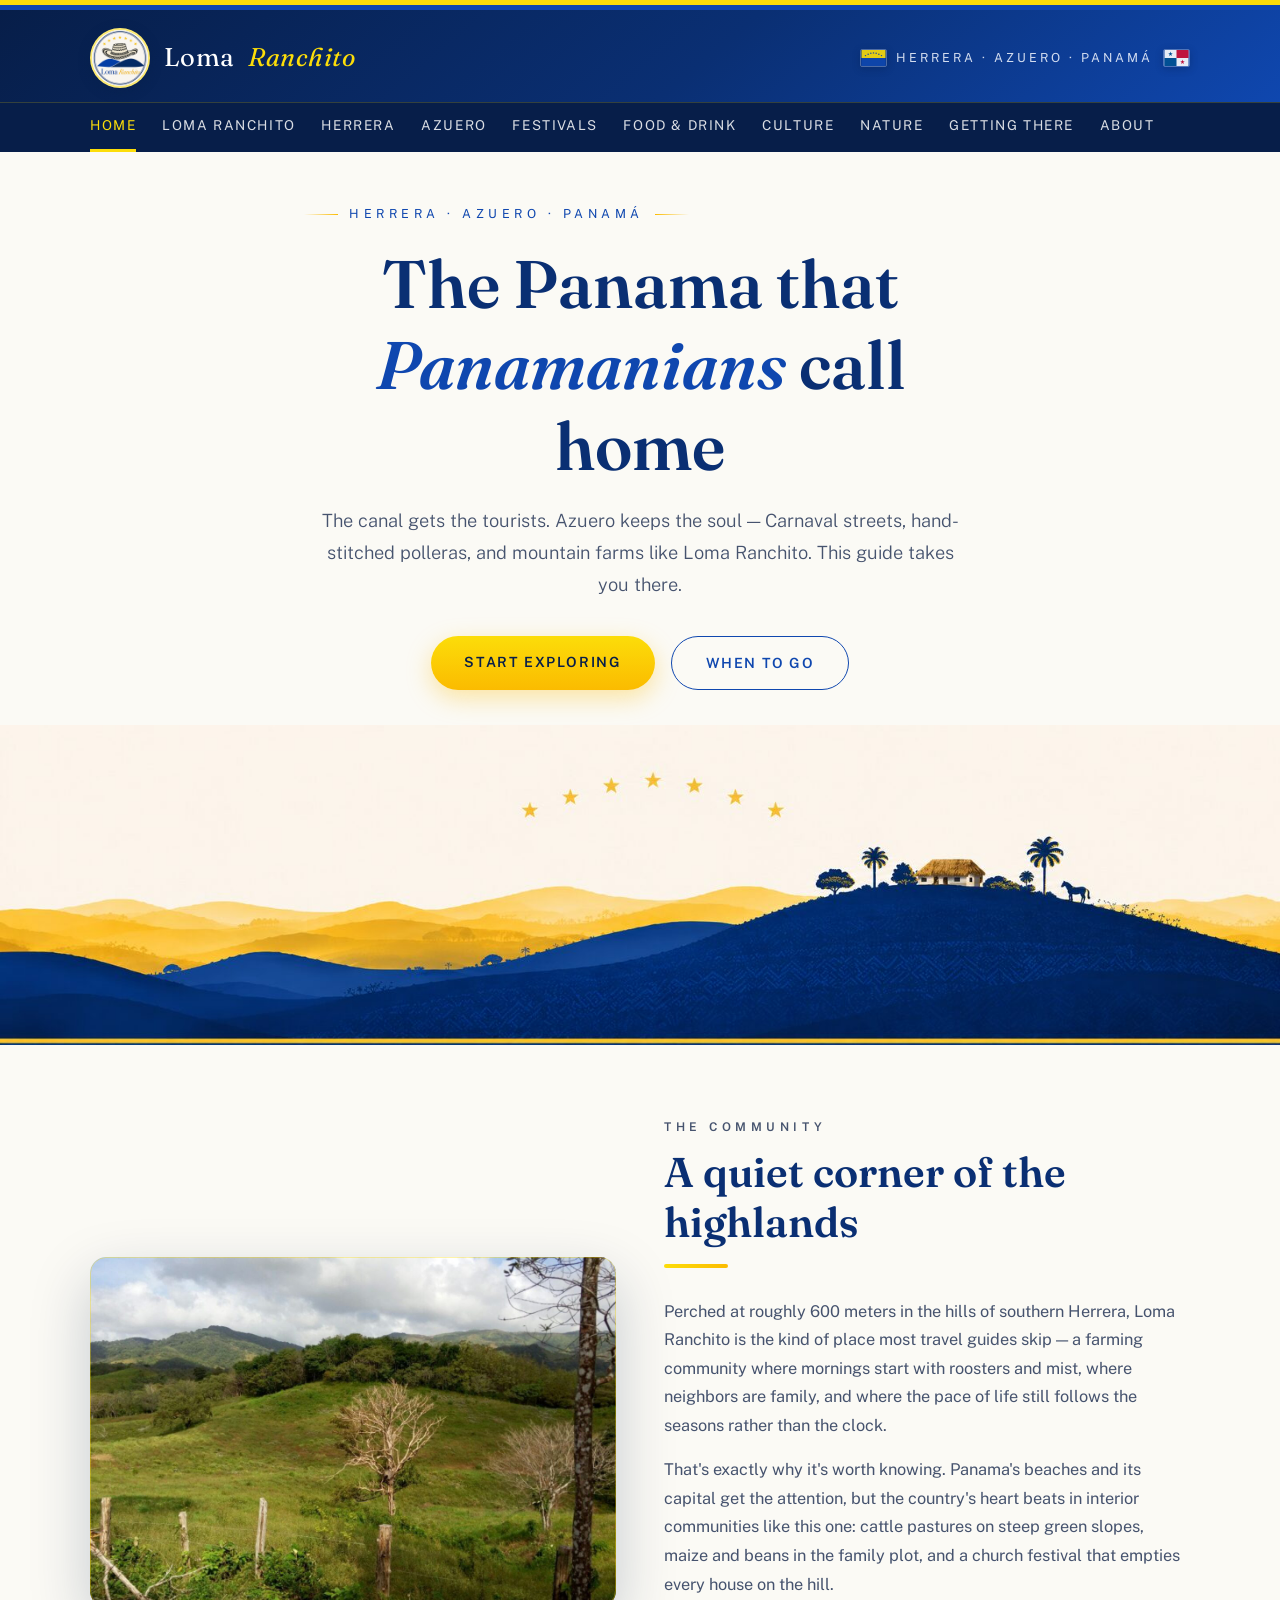
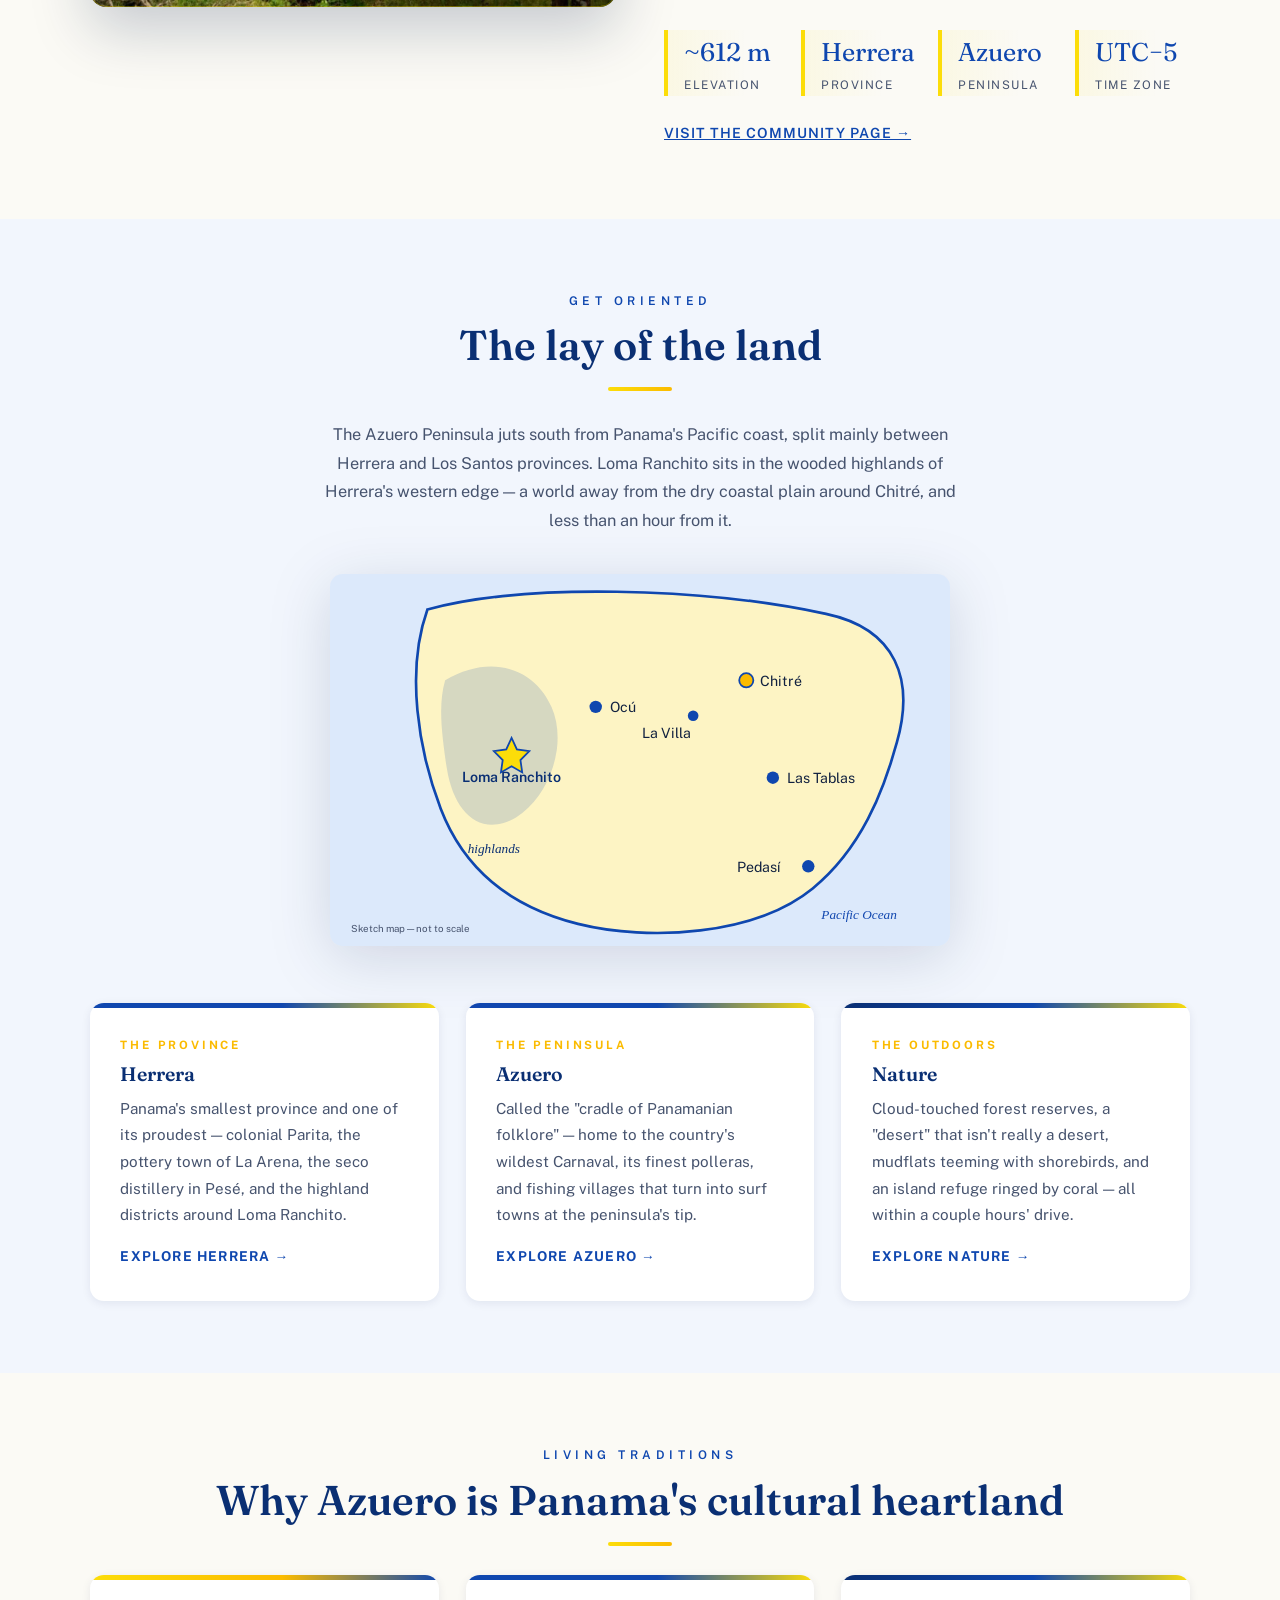
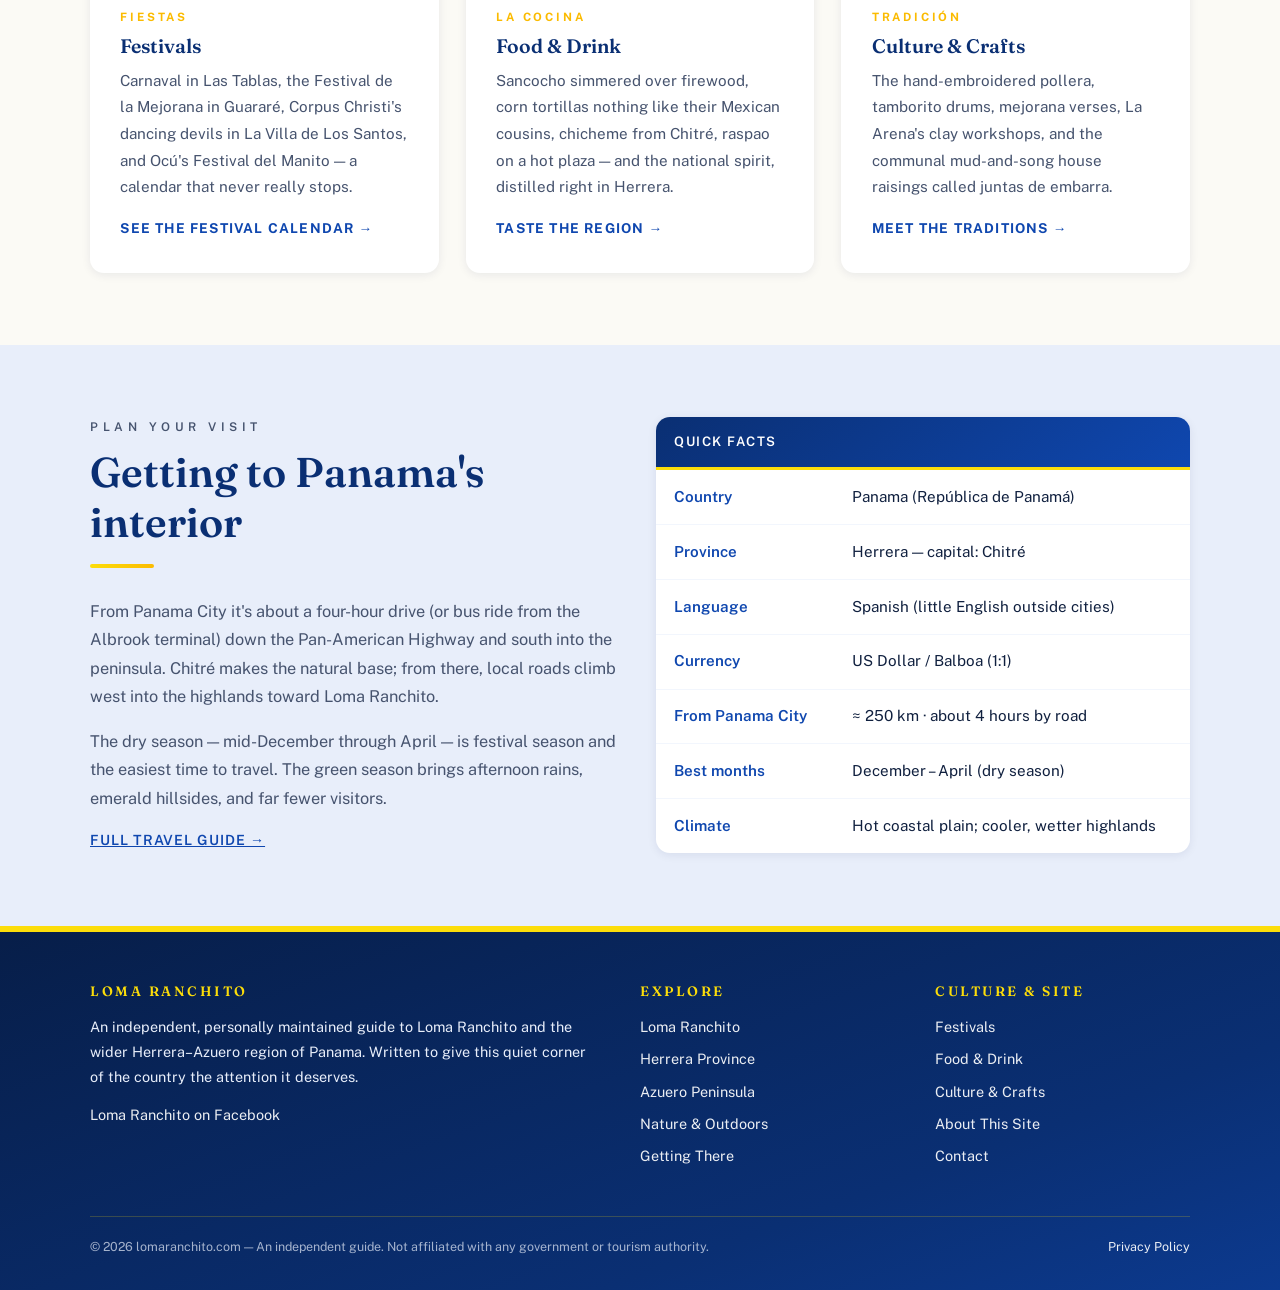
==== commit 50172844: "Sticky header+nav, bigger logo, hero-banner text merged with illustration, uniform hero height" ====
--- a/index.html
+++ b/index.html
@@ -62,7 +62,7 @@
 
     <!-- HERO BANNER -->
     <section class="hero-banner">
-        <div class="hero-banner-text">
+        <div class="hero-banner-text home">
             <span class="eyebrow">Herrera · Azuero · Panamá</span>
             <h1 class="big">The Panama that <em>Panamanians</em> call home</h1>
             <p class="lede">The canal gets the tourists. Azuero keeps the soul — Carnaval streets, hand-stitched polleras, and mountain farms like Loma Ranchito. This guide takes you there.</p>
--- a/styles.css
+++ b/styles.css
@@ -203,7 +203,17 @@
 .hero-banner-text {
     max-width: 720px;
     margin: 0 auto;
+    min-height: 300px;
     padding: 3.2rem 1.5rem 1.8rem;
+    display: flex;
+    flex-direction: column;
+    justify-content: center;
+}
+
+/* Home has more content (bigger headline + buttons) — give it its
+   own taller floor instead of stretching every interior page to match */
+.hero-banner-text.home {
+    min-height: 420px;
 }
 
 .hero-banner .eyebrow {
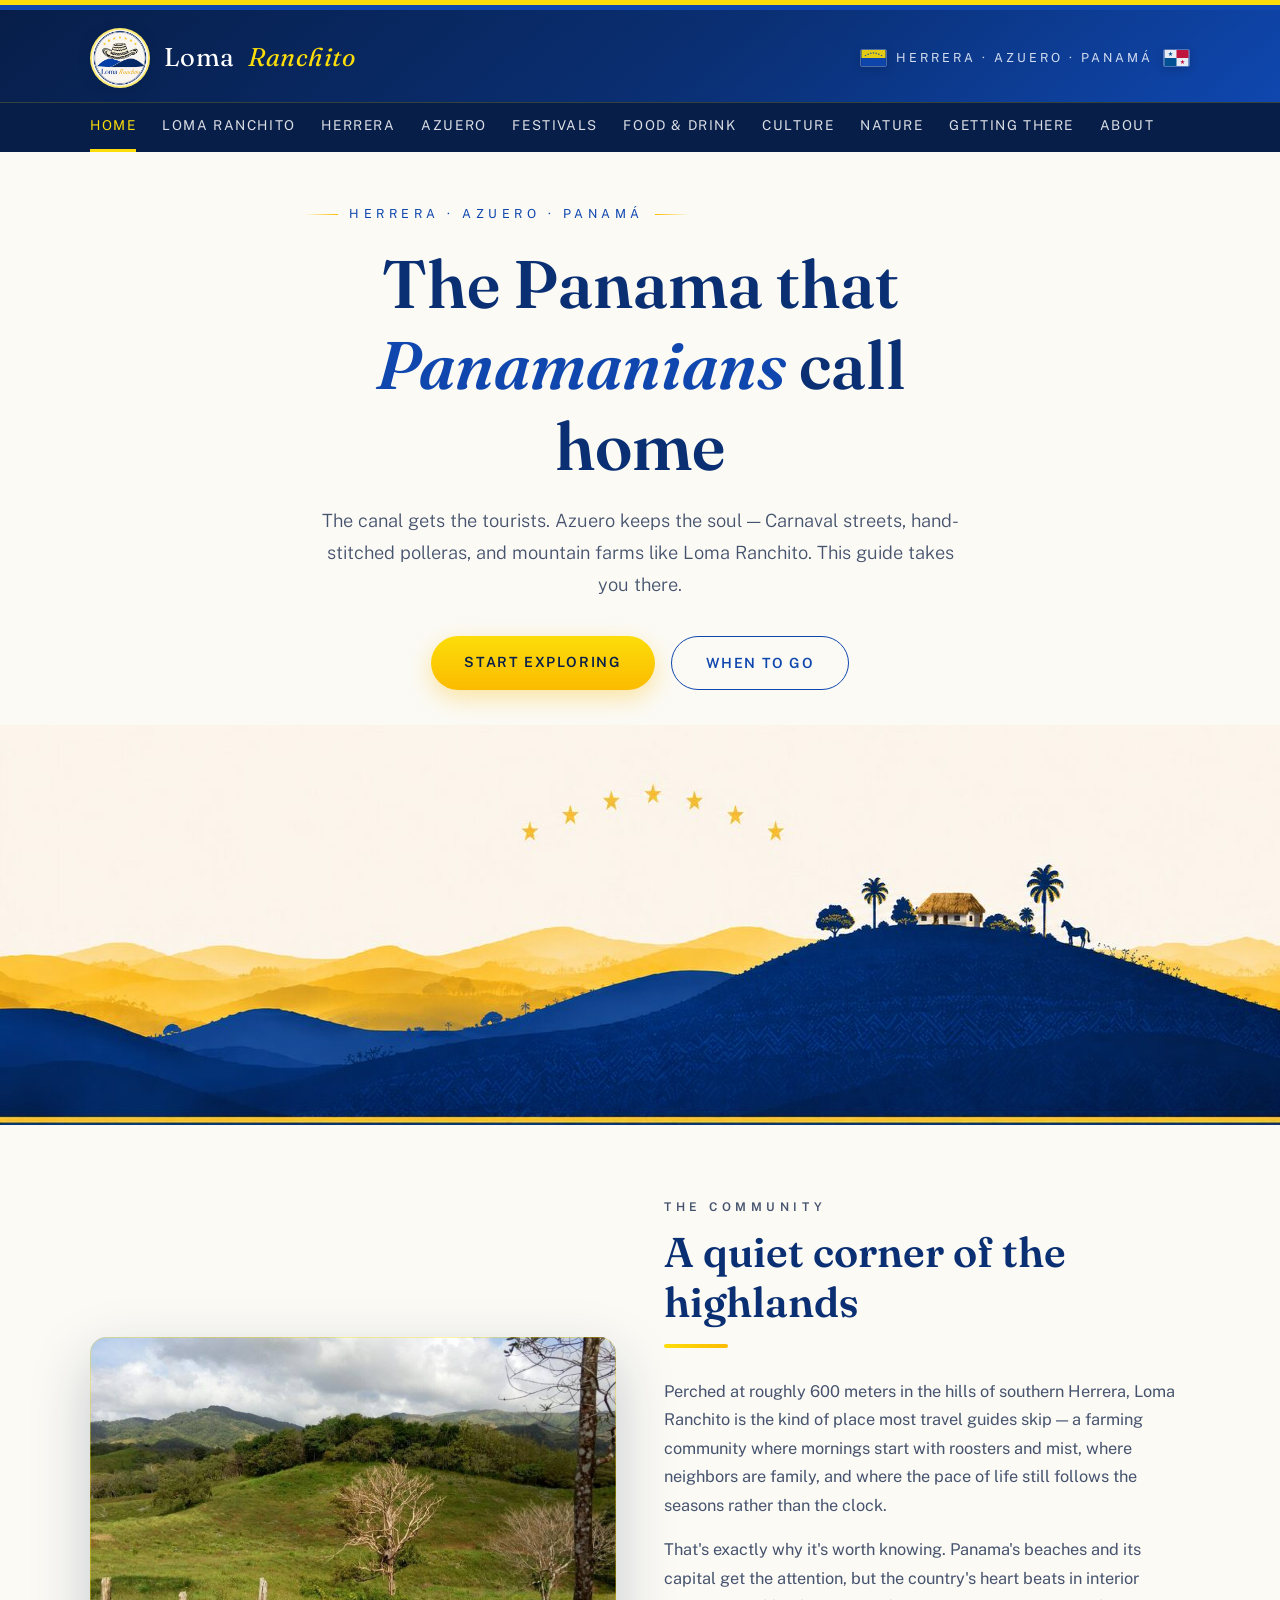
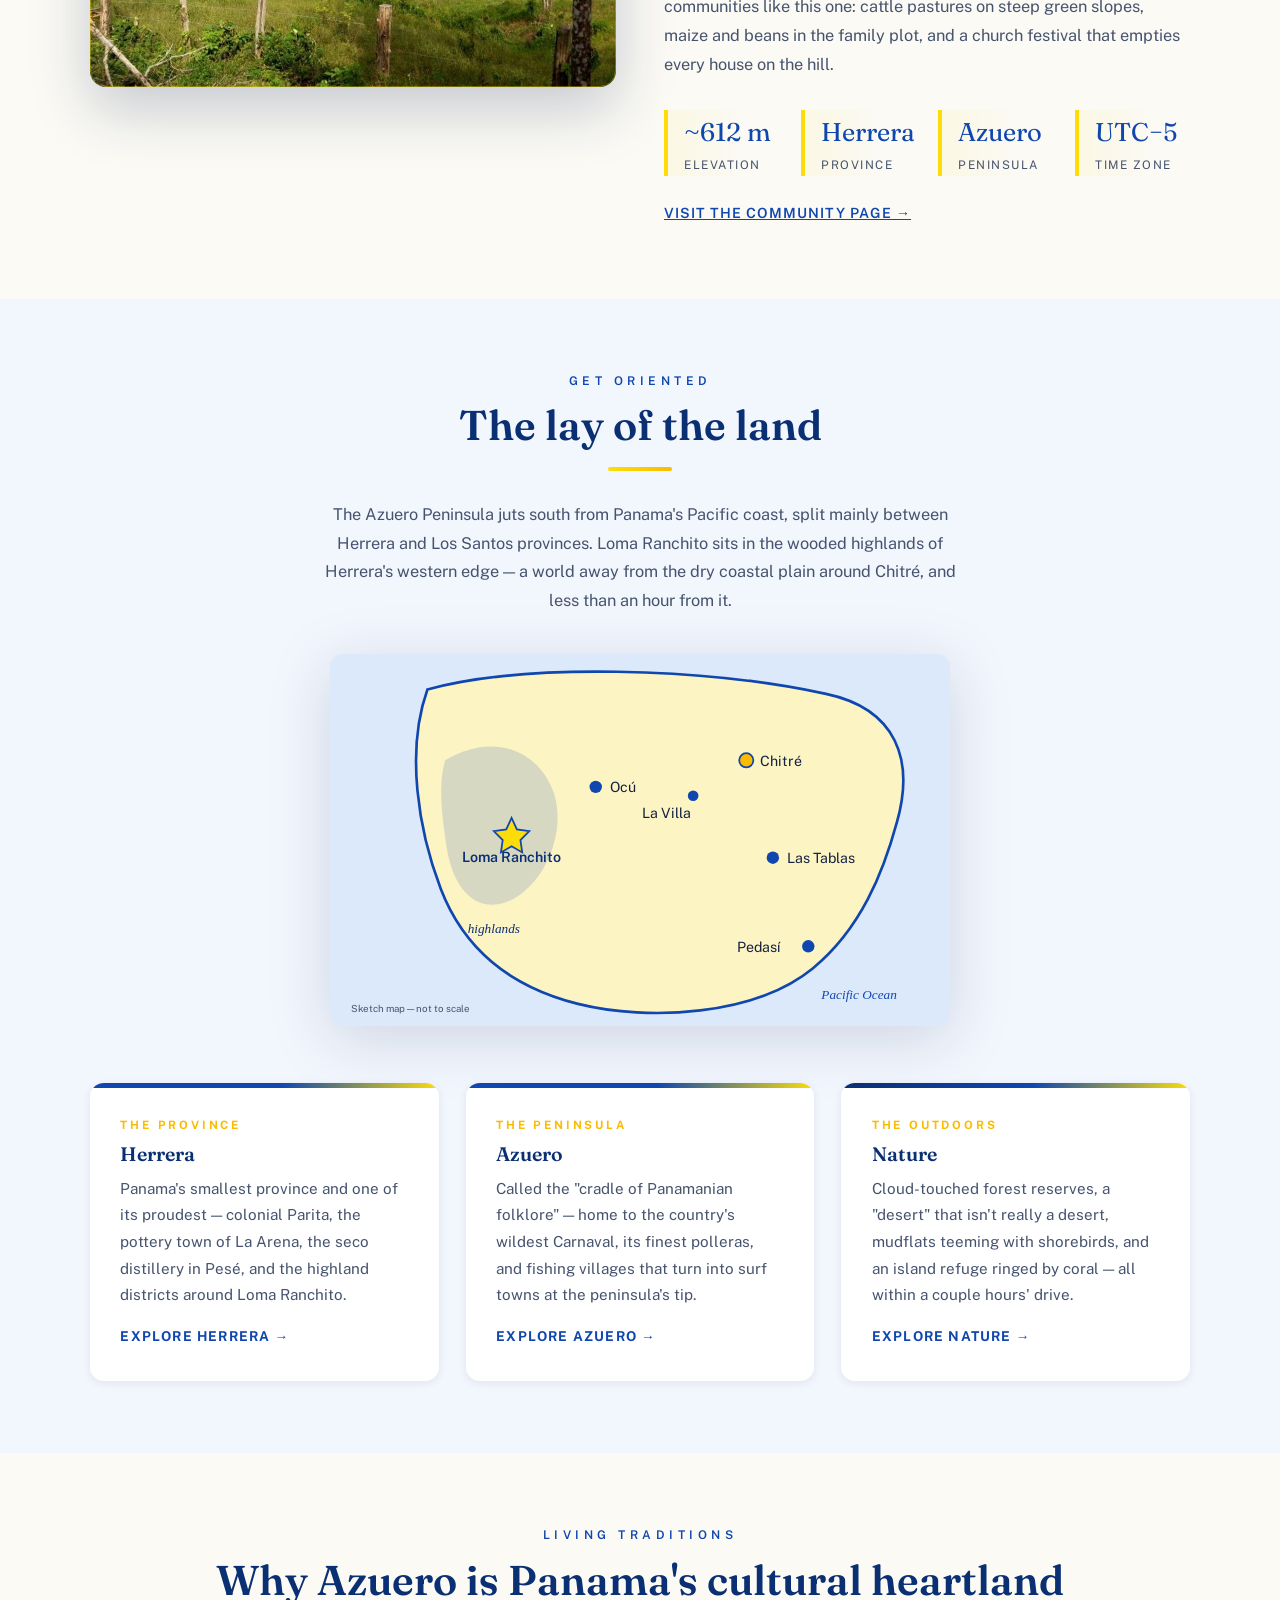
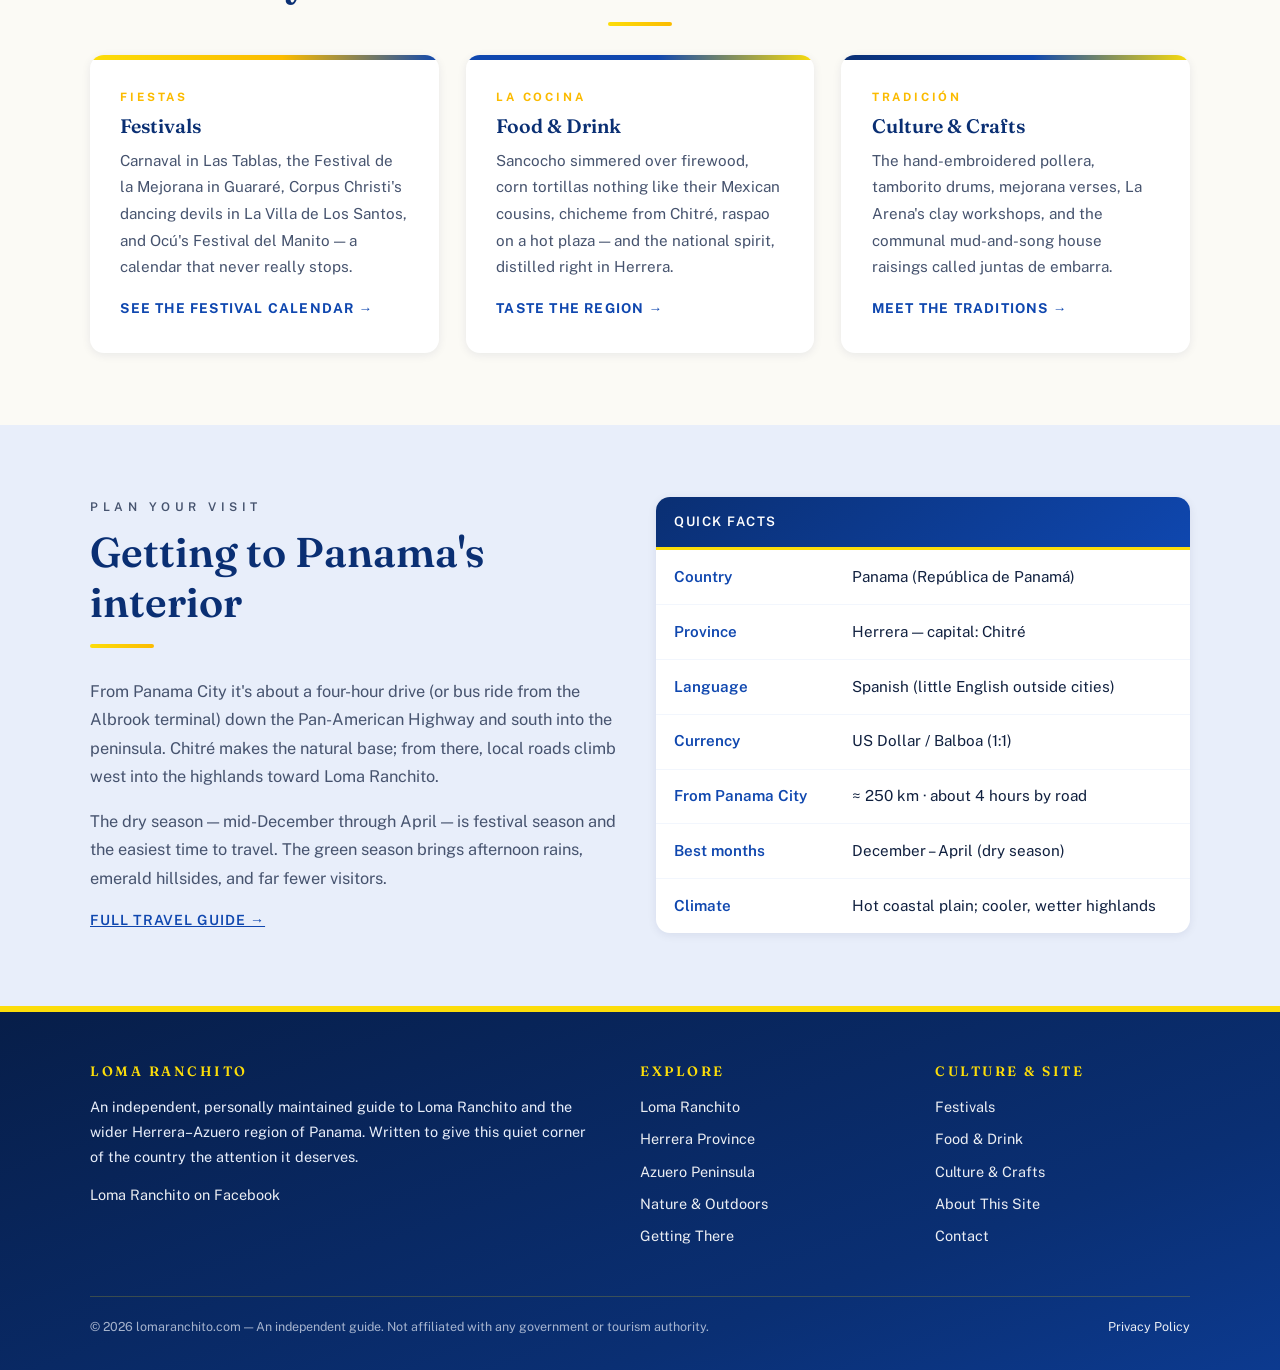
==== commit 0bf867f1: "Mobile optimization pass: compress logo/photo, add img dimensions + lazy loading, phone-specific tap" ====
--- a/index.html
+++ b/index.html
@@ -38,7 +38,7 @@
 <div class="site-top">
     <header class="site-head">
         <div class="head-inner">
-            <a class="brand" href="index.html"><img class="brand-logo" src="images/logo.png" alt="Loma Ranchito logo — sombrero pintado over blue hills">Loma <em>Ranchito</em></a>
+            <a class="brand" href="index.html"><img class="brand-logo" src="images/logo.png" width="200" height="200" alt="Loma Ranchito logo — sombrero pintado over blue hills">Loma <em>Ranchito</em></a>
             <span class="brand-tag"><svg class="flag-pa" viewBox="0 0 30 20" role="img" aria-label="Flag of Herrera Province"><rect width="30" height="10" fill="#FCDD09"/><rect y="10" width="30" height="10" fill="#0F47AF"/><g fill="#0F47AF"><circle cx="5" cy="7" r="0.9"/><circle cx="8.3" cy="5.2" r="0.9"/><circle cx="11.7" cy="4" r="0.9"/><circle cx="15" cy="3.6" r="0.9"/><circle cx="18.3" cy="4" r="0.9"/><circle cx="21.7" cy="5.2" r="0.9"/><circle cx="25" cy="7" r="0.9"/></g></svg>Herrera · Azuero · Panamá<svg class="flag-pa" viewBox="0 0 30 20" role="img" aria-label="Flag of Panama"><rect width="30" height="20" fill="#FFFFFF"/><rect x="15" width="15" height="10" fill="#D21034"/><rect y="10" width="15" height="10" fill="#005293"/><polygon fill="#005293" points="7.5,2 8.205,4.029 10.353,4.073 8.641,5.371 9.263,7.427 7.5,6.2 5.737,7.427 6.359,5.371 4.647,4.073 6.795,4.029"/><polygon fill="#D21034" points="22.5,12 23.205,14.029 25.353,14.073 23.641,15.371 24.263,17.427 22.5,16.2 20.737,17.427 21.359,15.371 19.647,14.073 21.795,14.029"/></svg></span>
         </div>
     </header>
@@ -71,7 +71,7 @@
                 <a class="btn btn-ghost" href="festivals.html">When to Go</a>
             </div>
         </div>
-        <img class="hero-banner-img" src="images/header-banner.jpg" alt="Illustration of the Azuero hills in Herrera's blue and yellow — a hilltop village with a chapel, palms, and a horse beneath an arc of seven stars">
+        <img class="hero-banner-img" src="images/header-banner.jpg" width="1600" height="400" alt="Illustration of the Azuero hills in Herrera's blue and yellow — a hilltop village with a chapel, palms, and a horse beneath an arc of seven stars">
     </section>
 
     <!-- ABOUT LOMA RANCHITO -->
@@ -79,7 +79,7 @@
         <div class="wrap">
             <div class="split">
                 <div class="art">
-                    <img src="images/lr_fp-01.jpg" alt="View of the hills around Loma Ranchito, Herrera Province, Panama">
+                    <img src="images/lr_fp-01.jpg" width="1050" height="700" loading="lazy" decoding="async" alt="View of the hills around Loma Ranchito, Herrera Province, Panama">
                 </div>
                 <div class="prose">
                     <p class="kicker">The Community</p>
--- a/styles.css
+++ b/styles.css
@@ -633,3 +633,57 @@
     .foot-inner { grid-template-columns: 1fr; gap: 1.8rem; }
     nav.site-nav ul { gap: 0 1.1rem; }
 }
+
+/* ---------- phone-specific pass (2026-07-22) ----------
+   Scoped to <=600px only, so tablet (601-820px) and desktop (>820px)
+   rules above are untouched. Goals: bigger tap targets, tighter
+   vertical rhythm, decluttered header/nav for small screens. */
+@media (max-width: 600px) {
+    /* buttons: comfortable 48px+ tap target */
+    .btn {
+        min-height: 48px;
+        padding: 0.95rem 1.8rem;
+        display: inline-flex;
+        align-items: center;
+        justify-content: center;
+    }
+
+    /* hero CTAs stack full-width — each becomes one large, obvious target
+       instead of two buttons squeezed side by side */
+    .cta-row {
+        flex-direction: column;
+        align-items: stretch;
+    }
+    .cta-row .btn { width: 100%; }
+
+    /* nav: scroll as a single row instead of wrapping 10 links into a
+       cramped multi-row block; each link gets real padding so it's a
+       thumb-sized target, not just bare text */
+    nav.site-nav ul {
+        flex-wrap: nowrap;
+        overflow-x: auto;
+        -webkit-overflow-scrolling: touch;
+        scrollbar-width: none;
+        gap: 0 0.2rem;
+        padding-bottom: 2px;
+    }
+    nav.site-nav ul::-webkit-scrollbar { display: none; }
+    nav.site-nav a {
+        padding: 0.85rem 0.9rem;
+        white-space: nowrap;
+        flex-shrink: 0;
+    }
+
+    /* tighter vertical rhythm — less empty scroll before content on
+       small screens */
+    section.band { padding: 2.6rem 1.25rem; }
+    .hero-banner-text { padding: 2.2rem 1.25rem 1.5rem; min-height: 0; }
+    .hero-banner-text.home { min-height: 0; }
+    header.site-head { padding: 0.9rem 1rem 0.75rem; }
+}
+
+/* declutter the header on very small phones — drop the flag/tagline
+   row, keep brand name + nav so the header doesn't feel crowded */
+@media (max-width: 420px) {
+    .brand-tag { display: none; }
+}
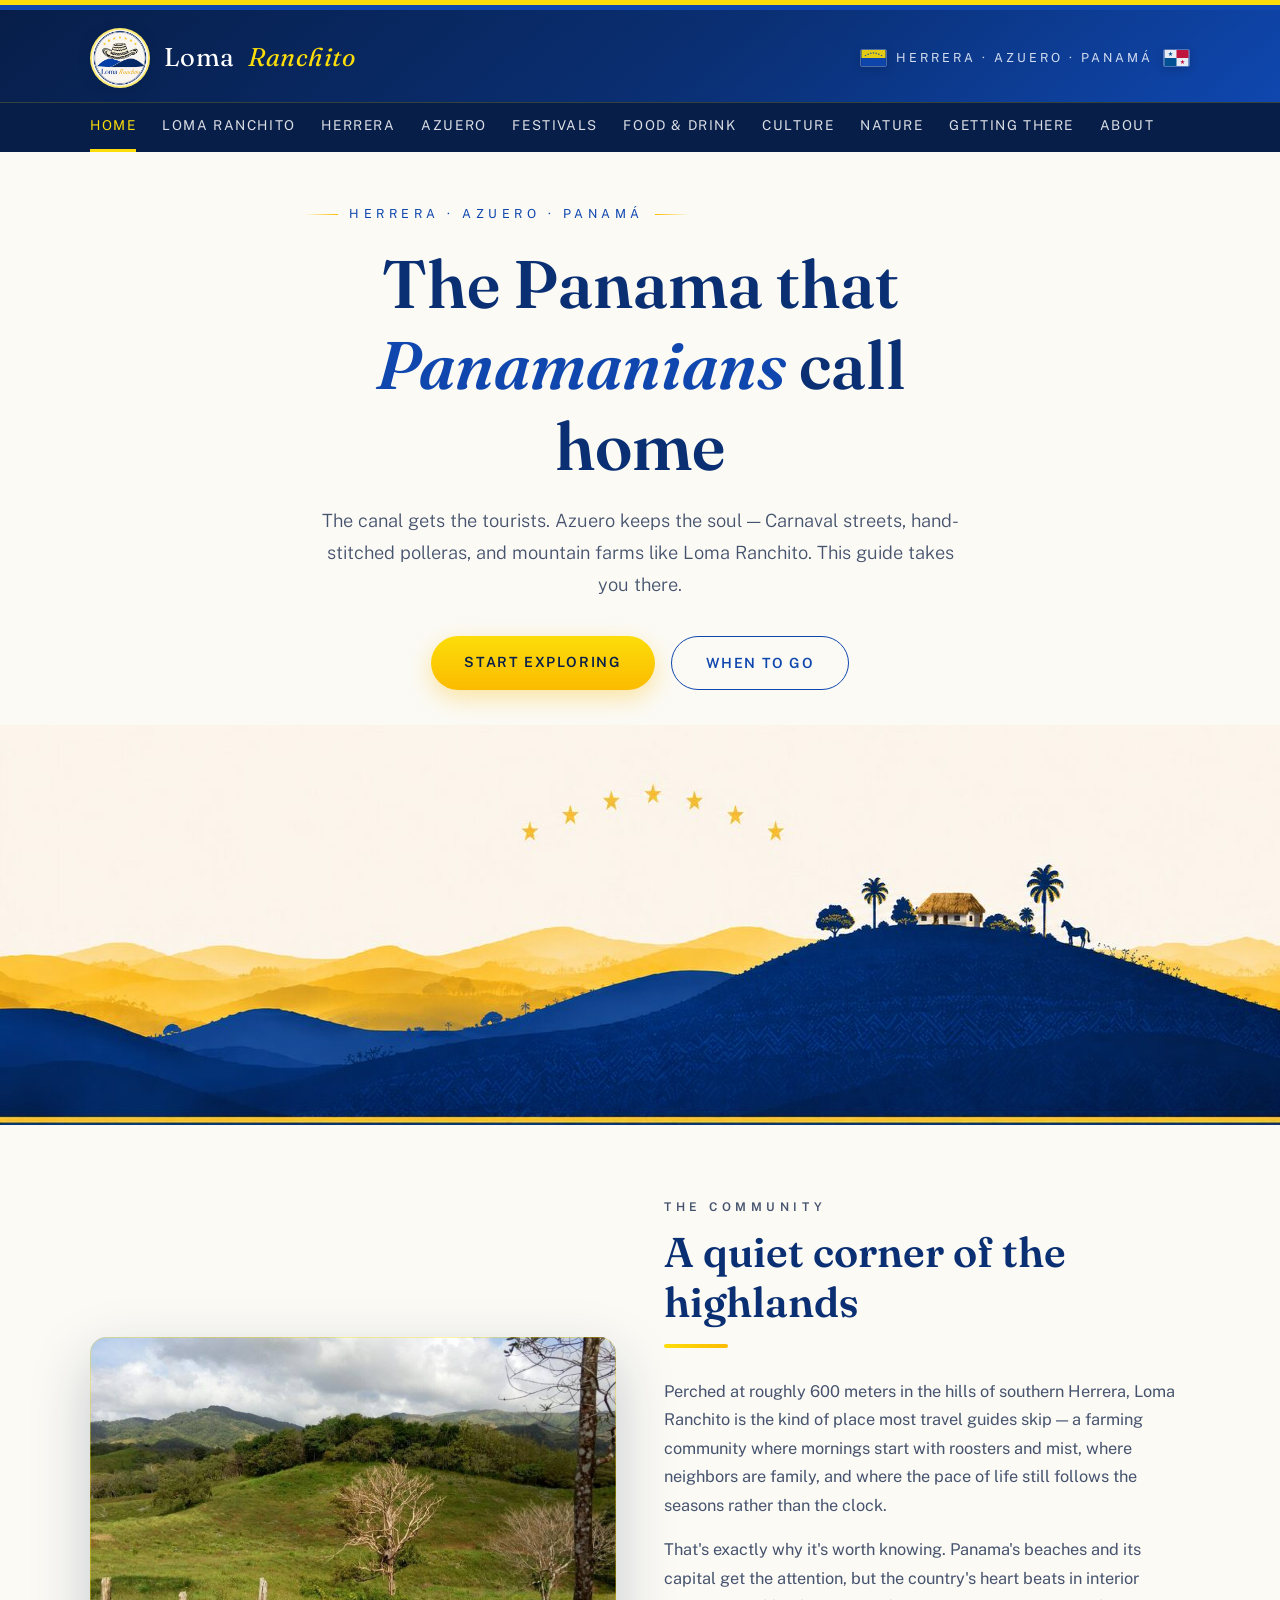
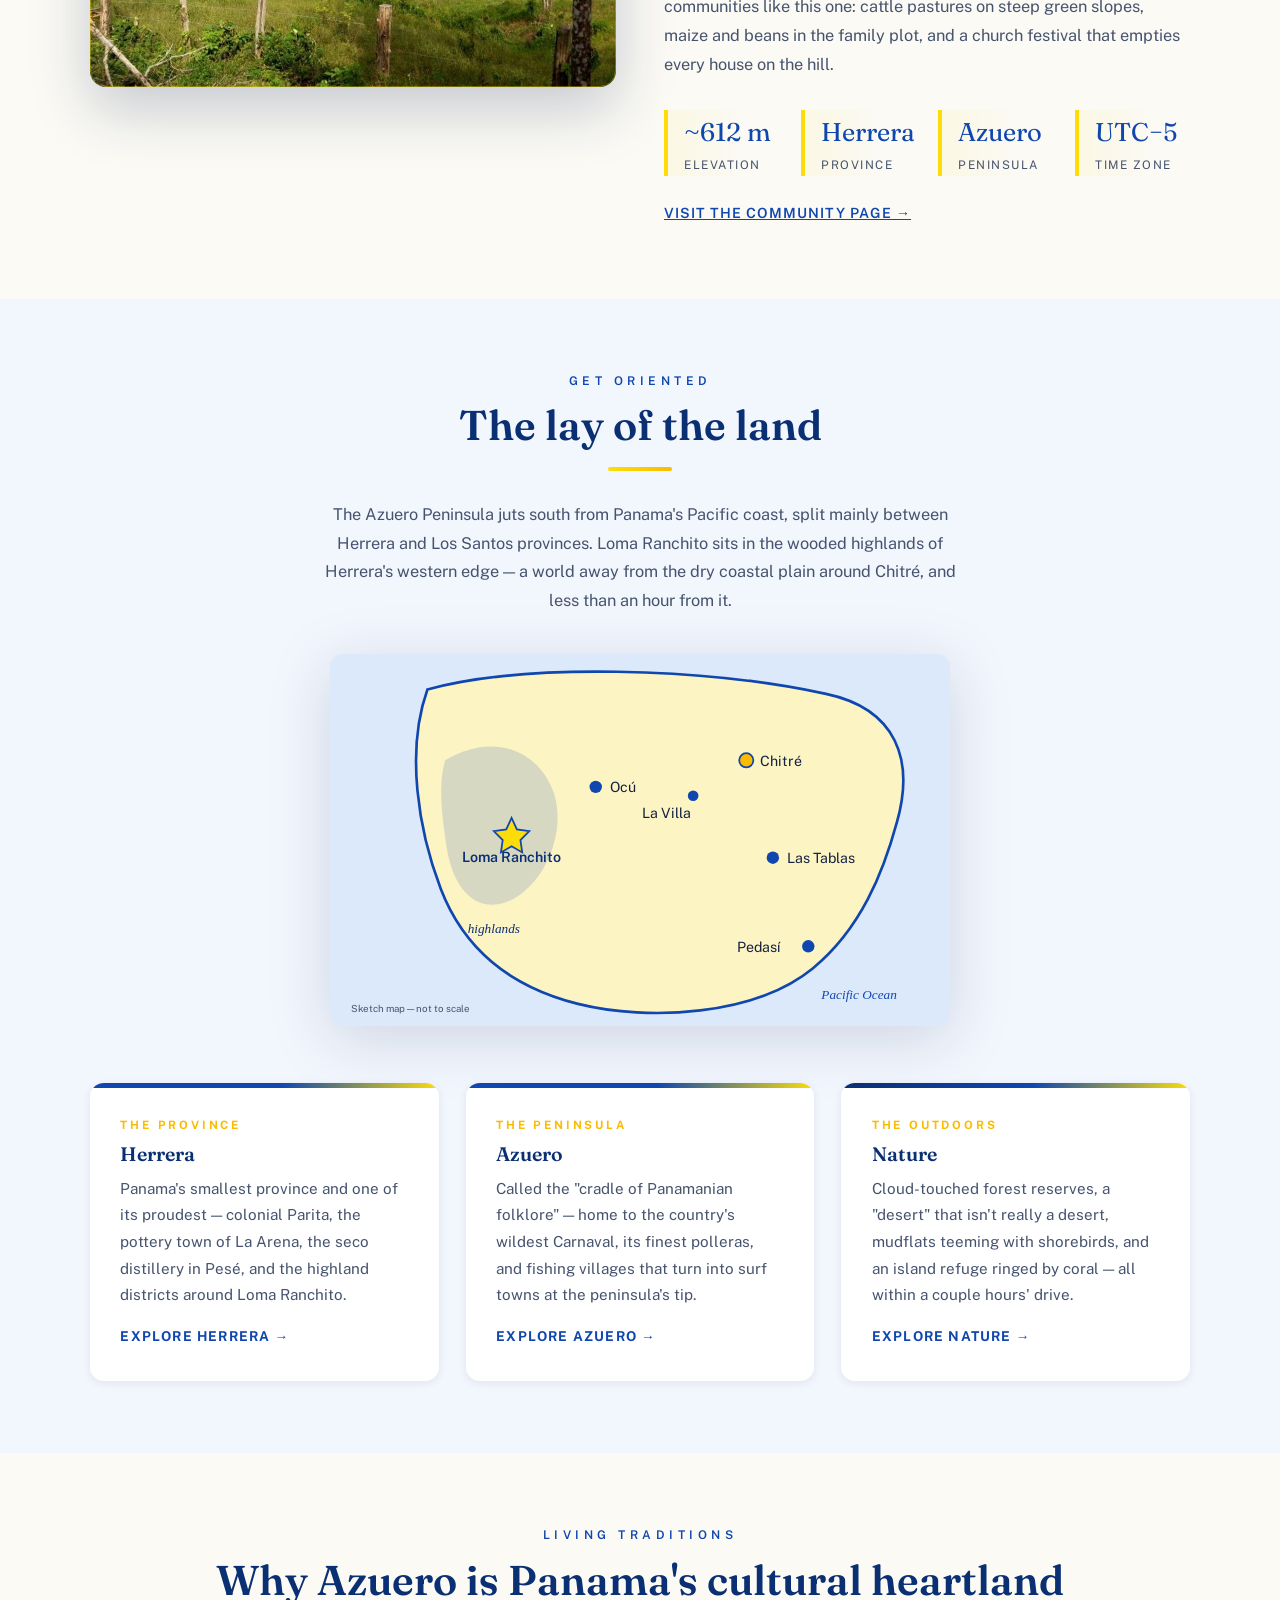
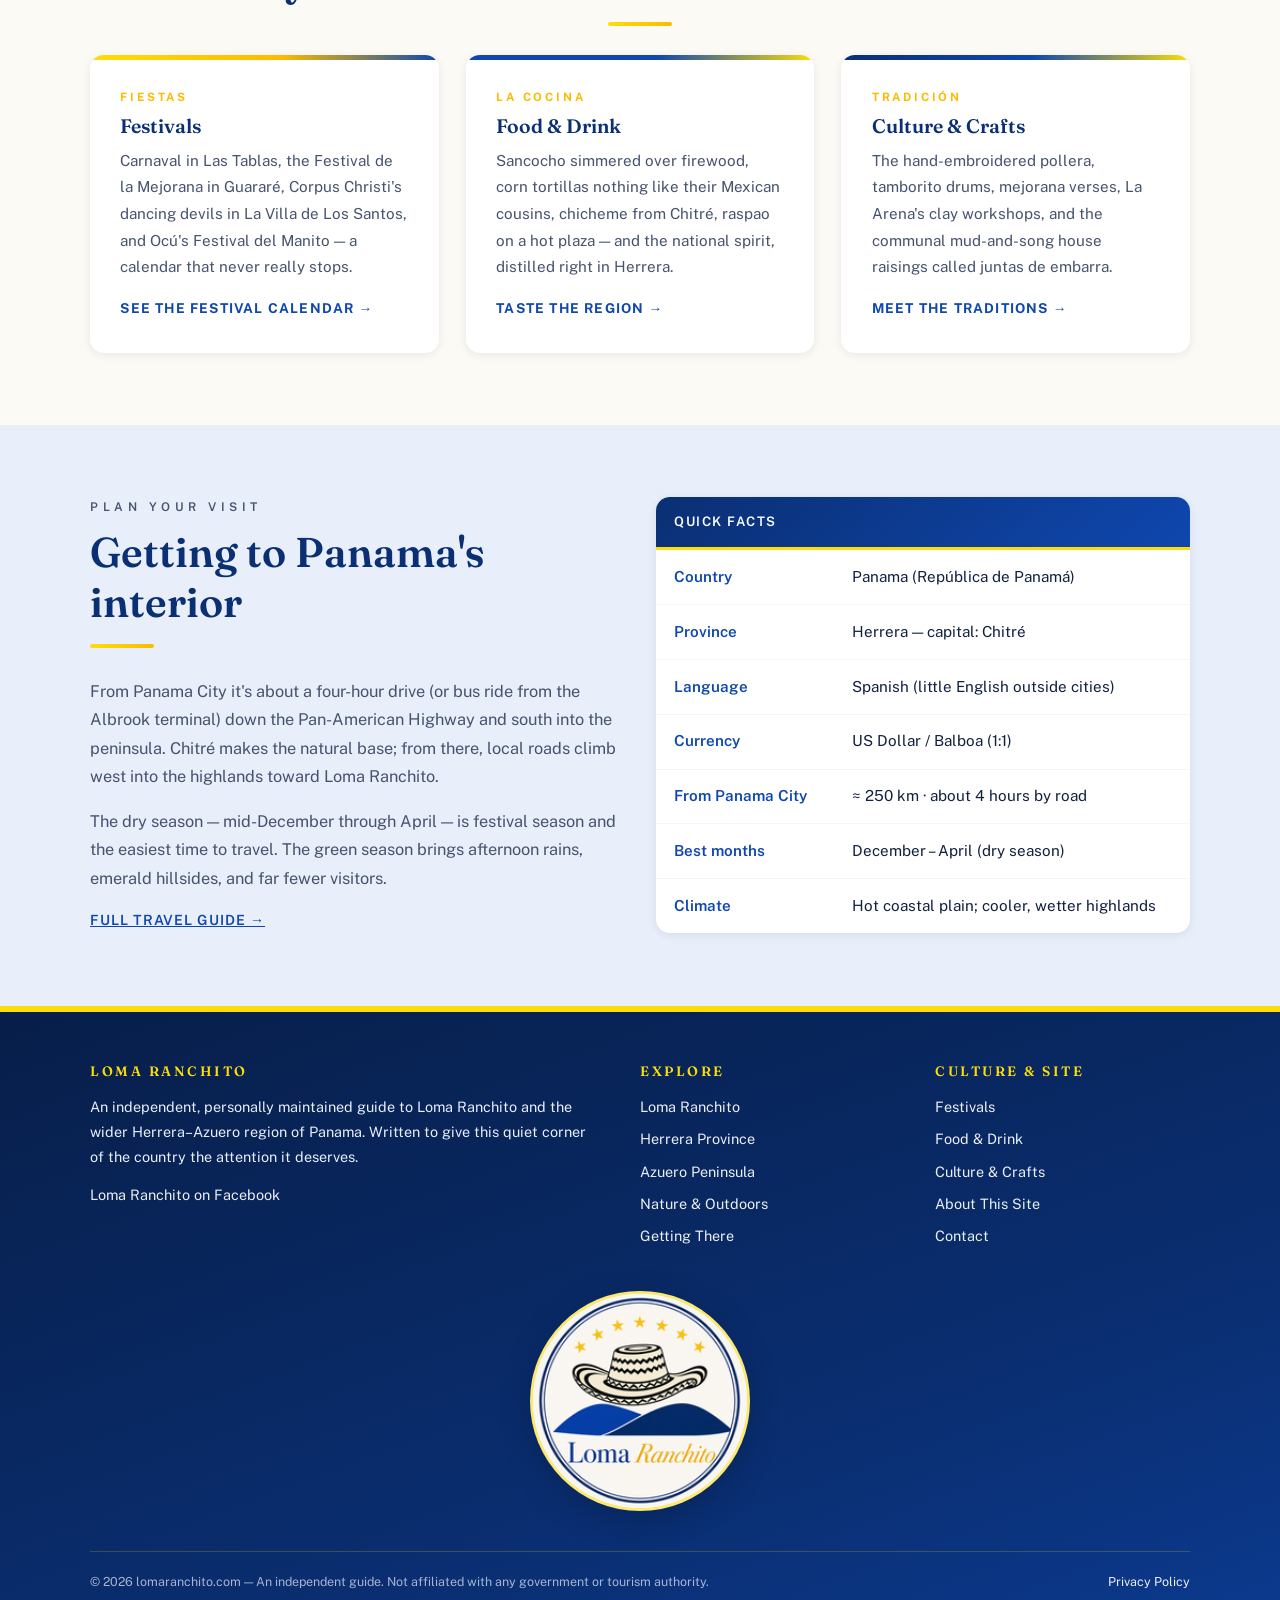
==== commit 1d85554b: "Add site logo to footer, centered above copyright line Larger circular badge (220px) than the header" ====
--- a/index.html
+++ b/index.html
@@ -242,6 +242,10 @@
             </ul>
         </div>
     </div>
+    <div class="foot-logo">
+        <img src="images/logo.png" width="200" height="200" alt="Loma Ranchito logo — sombrero pintado over blue hills">
+    </div>
+
     <div class="foot-bottom">
         <span>© 2026 lomaranchito.com — An independent guide. Not affiliated with any government or tourism authority.</span>
         <span><a href="privacy.html">Privacy Policy</a></span>
--- a/styles.css
+++ b/styles.css
@@ -585,6 +585,23 @@
 
 footer.site-foot a { color: rgba(255, 255, 255, 0.92); text-decoration: none; transition: color 0.2s var(--ease); }
 footer.site-foot a:hover { color: var(--h-yellow); }
+
+.foot-logo {
+    max-width: 1100px;
+    margin: 2.2rem auto 0;
+    display: flex;
+    justify-content: center;
+}
+
+.foot-logo img {
+    width: 220px;
+    height: 220px;
+    border-radius: 50%;
+    border: 3px solid rgba(252, 221, 9, 0.55);
+    box-shadow: 0 8px 26px rgba(7, 30, 73, 0.5);
+    background: var(--cream);
+    object-fit: cover;
+}
 
 .foot-bottom {
     max-width: 1100px;
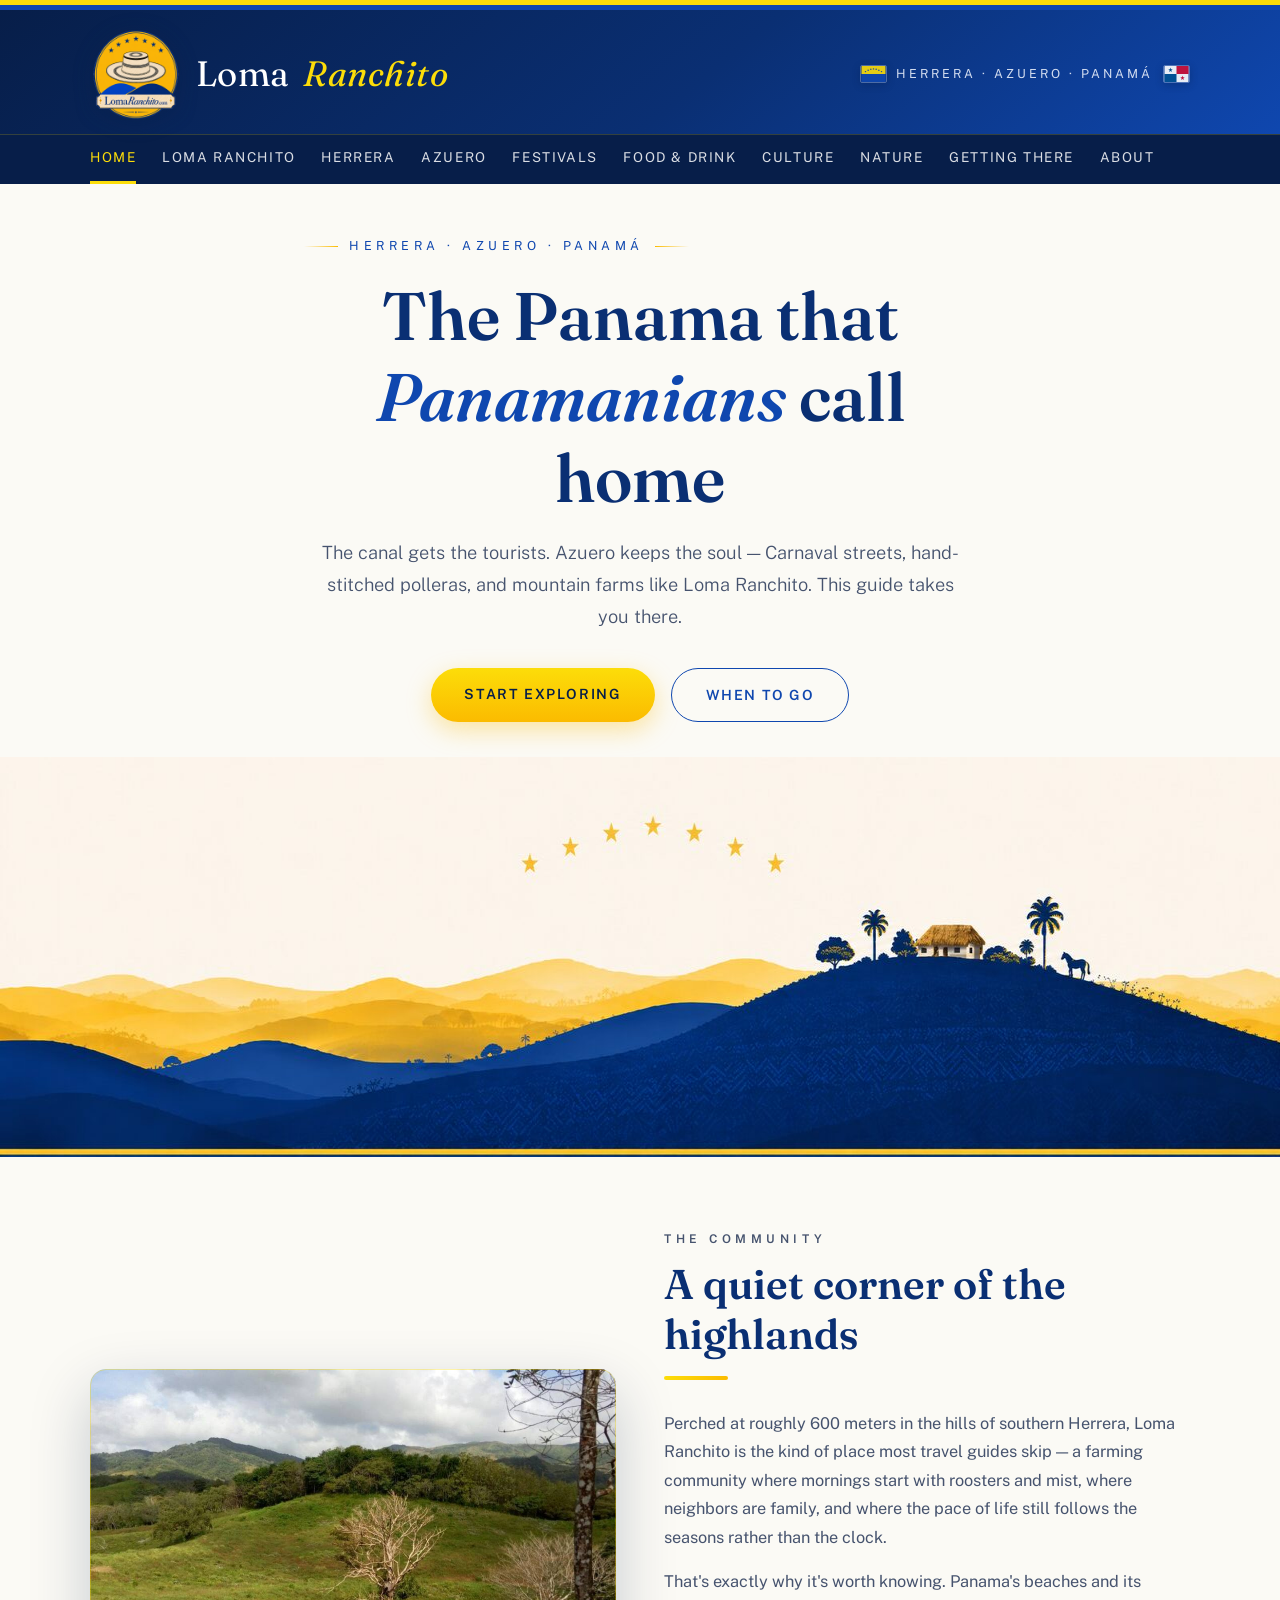
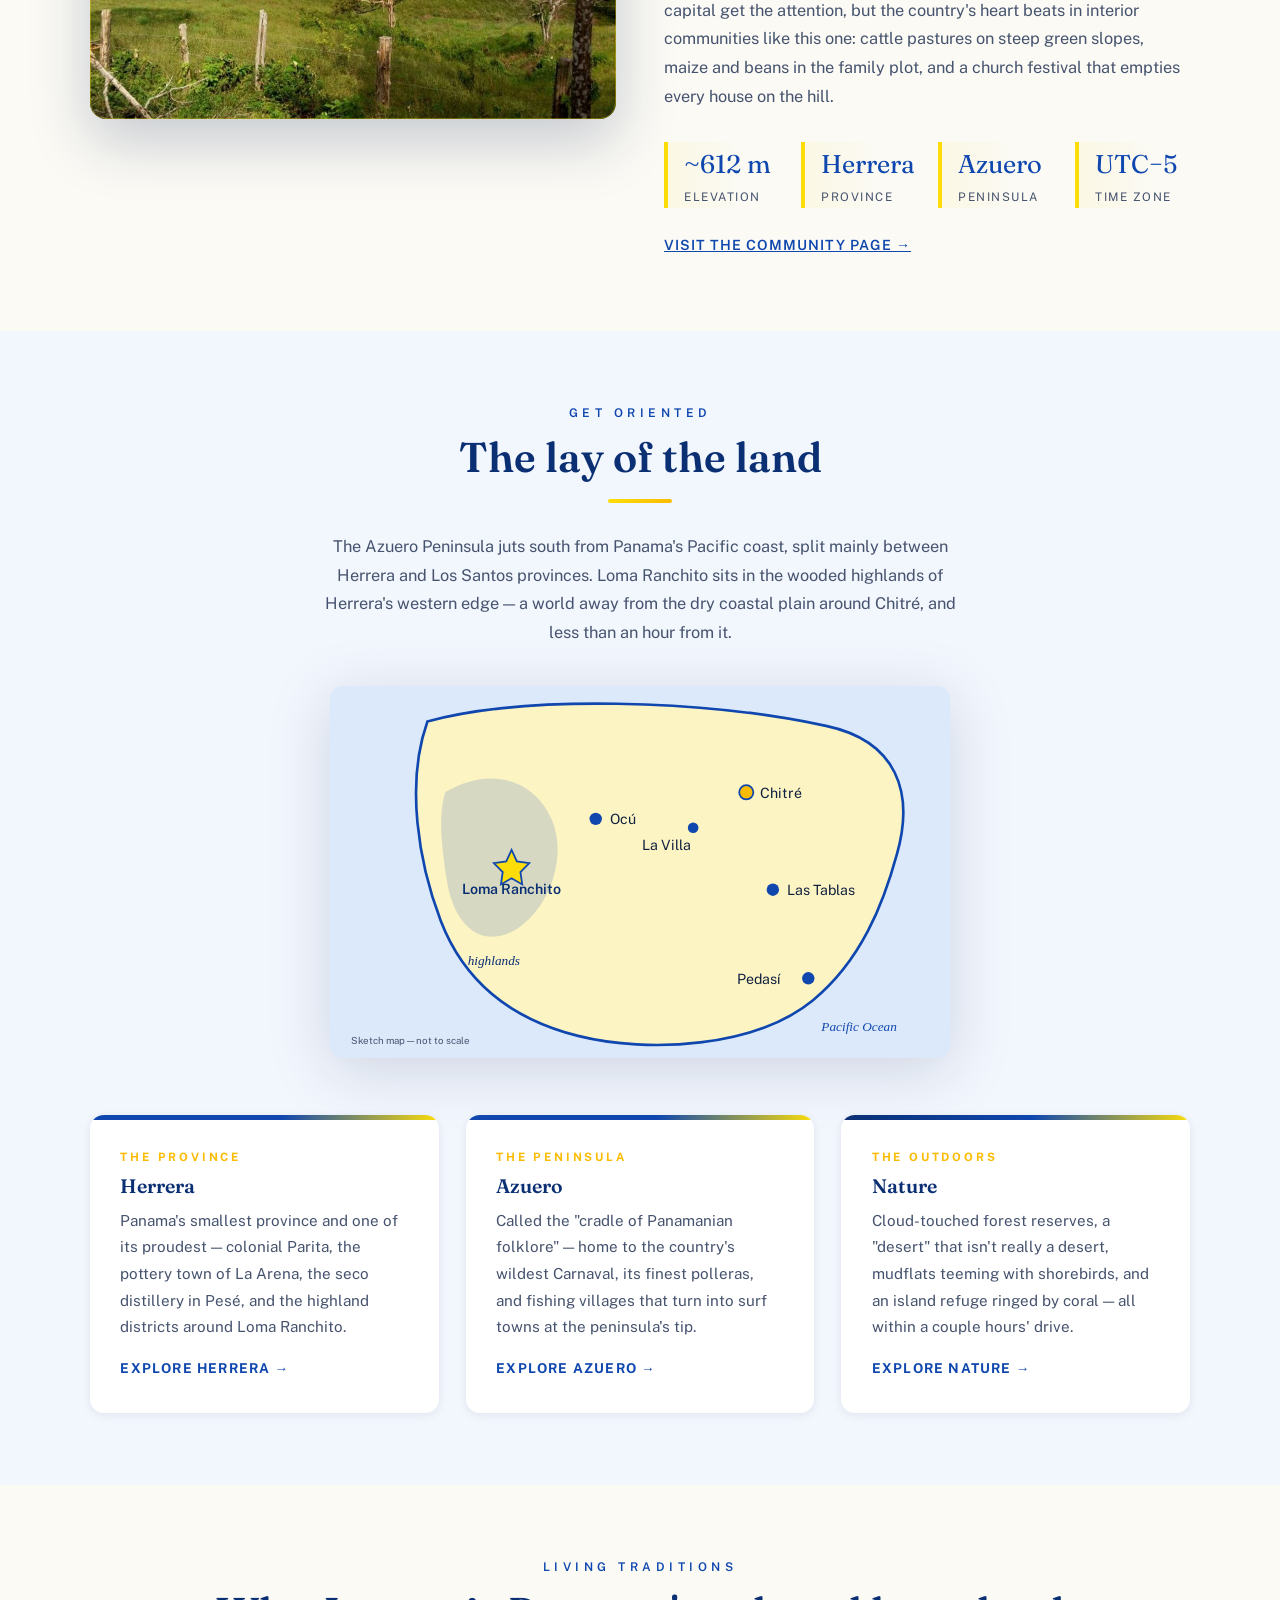
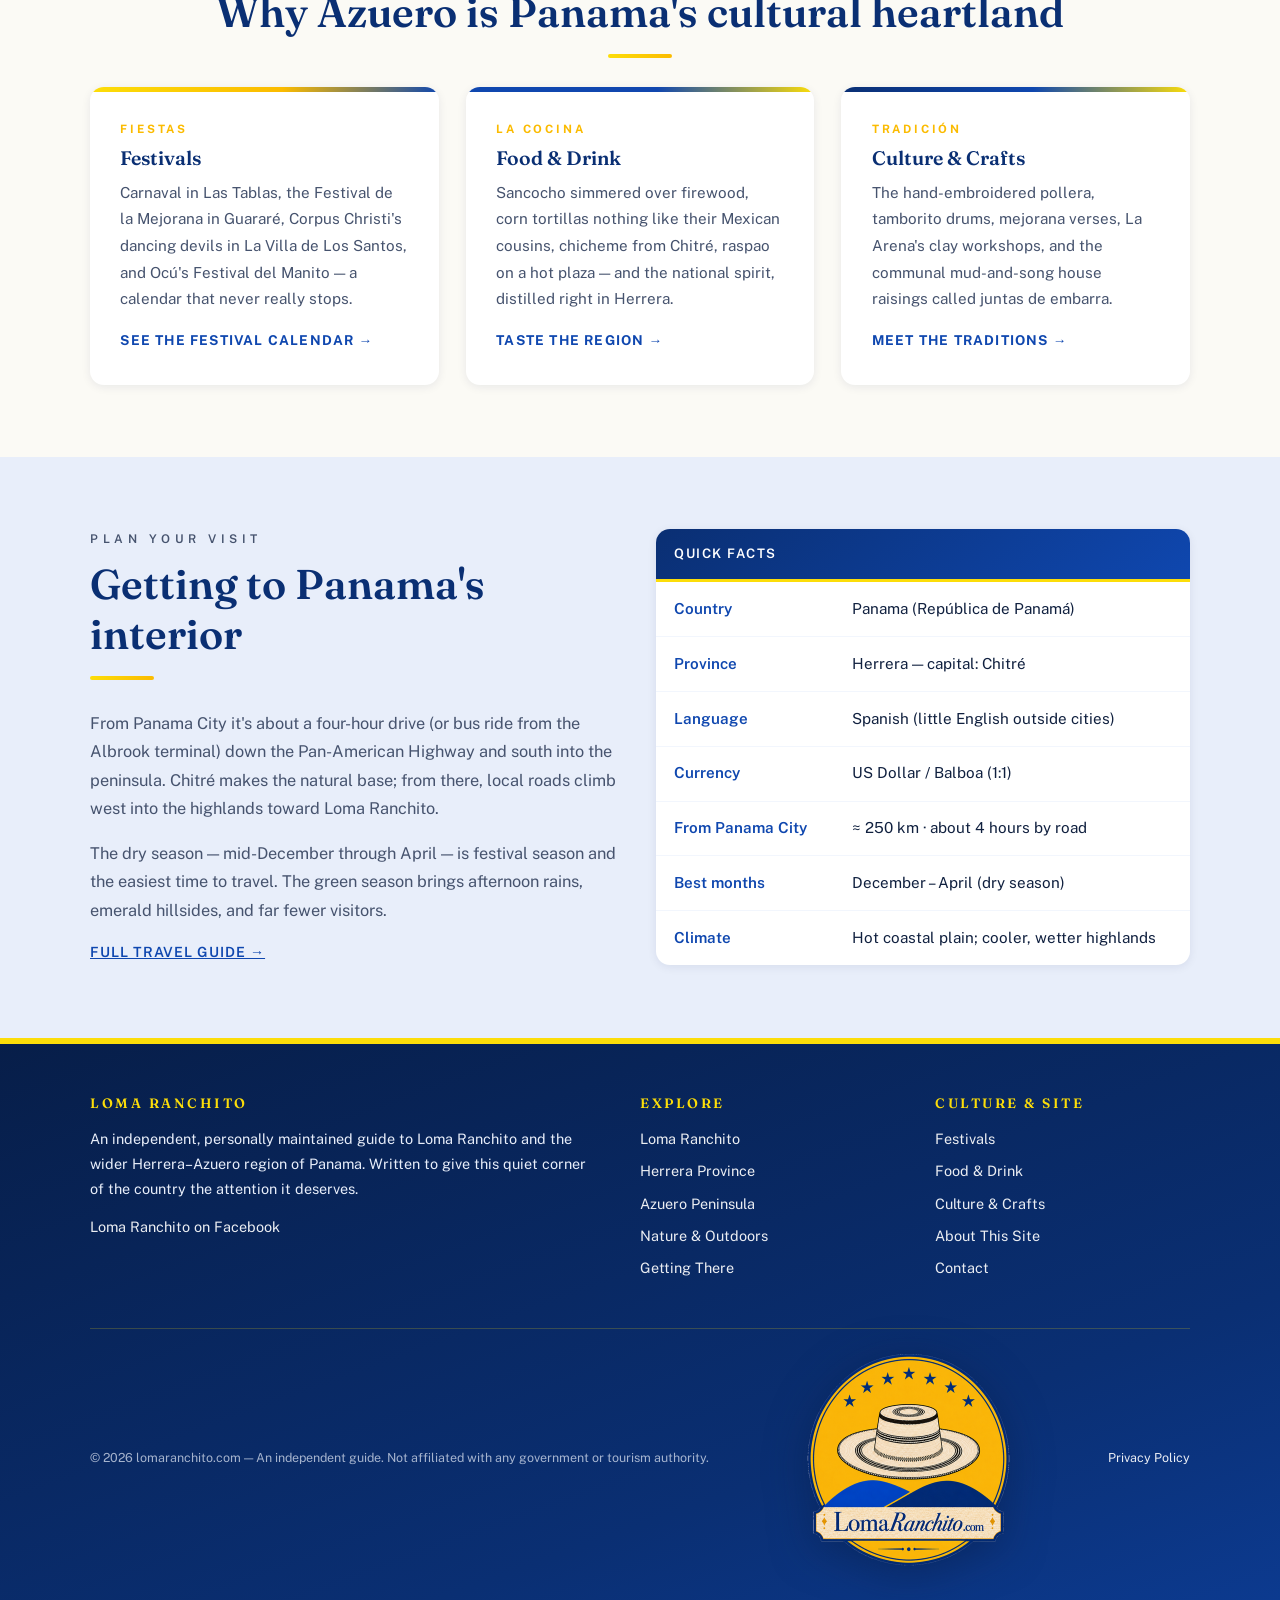
==== commit 448e9a81: "Preview: move footer logo inline between copyright text and Privacy Policy Experimental placement Ed" ====
--- a/index.html
+++ b/index.html
@@ -242,12 +242,9 @@
             </ul>
         </div>
     </div>
-    <div class="foot-logo">
-        <img src="images/logo.png" width="200" height="200" alt="Loma Ranchito logo — sombrero pintado over blue hills">
-    </div>
-
     <div class="foot-bottom">
         <span>© 2026 lomaranchito.com — An independent guide. Not affiliated with any government or tourism authority.</span>
+        <img class="foot-bottom-logo" src="images/logo.png" width="200" height="200" alt="Loma Ranchito logo — sombrero pintado over blue hills">
         <span><a href="privacy.html">Privacy Policy</a></span>
     </div>
 </footer>
--- a/styles.css
+++ b/styles.css
@@ -111,7 +111,7 @@
 
 .brand {
     font-family: 'Fraunces', Georgia, serif;
-    font-size: 1.6rem;
+    font-size: 2.2rem;
     color: var(--white);
     text-decoration: none;
     letter-spacing: 0.5px;
@@ -121,13 +121,10 @@
 }
 
 .brand-logo {
-    width: 60px;
-    height: 60px;
-    border-radius: 50%;
-    border: 2px solid rgba(252, 221, 9, 0.55);
-    box-shadow: 0 3px 12px rgba(7, 30, 73, 0.45);
-    background: var(--cream);
-    object-fit: cover;
+    width: 92px;
+    height: 92px;
+    object-fit: contain;
+    filter: drop-shadow(0 3px 10px rgba(7, 30, 73, 0.45));
     transition: transform 0.3s var(--ease);
 }
 
@@ -596,11 +593,8 @@
 .foot-logo img {
     width: 220px;
     height: 220px;
-    border-radius: 50%;
-    border: 3px solid rgba(252, 221, 9, 0.55);
-    box-shadow: 0 8px 26px rgba(7, 30, 73, 0.5);
-    background: var(--cream);
-    object-fit: cover;
+    object-fit: contain;
+    filter: drop-shadow(0 8px 20px rgba(7, 30, 73, 0.5));
 }
 
 .foot-bottom {
@@ -611,12 +605,20 @@
     font-size: 0.78rem;
     display: flex;
     flex-wrap: wrap;
+    align-items: center;
     justify-content: space-between;
     gap: 0.5rem;
     color: rgba(232, 238, 250, 0.7);
 }
 
 .foot-bottom a { color: rgba(255, 255, 255, 0.85); }
+
+.foot-bottom-logo {
+    width: 220px;
+    height: 220px;
+    object-fit: contain;
+    filter: drop-shadow(0 8px 20px rgba(7, 30, 73, 0.5));
+}
 
 /* ---------- motion ---------- */
 @keyframes riseIn {
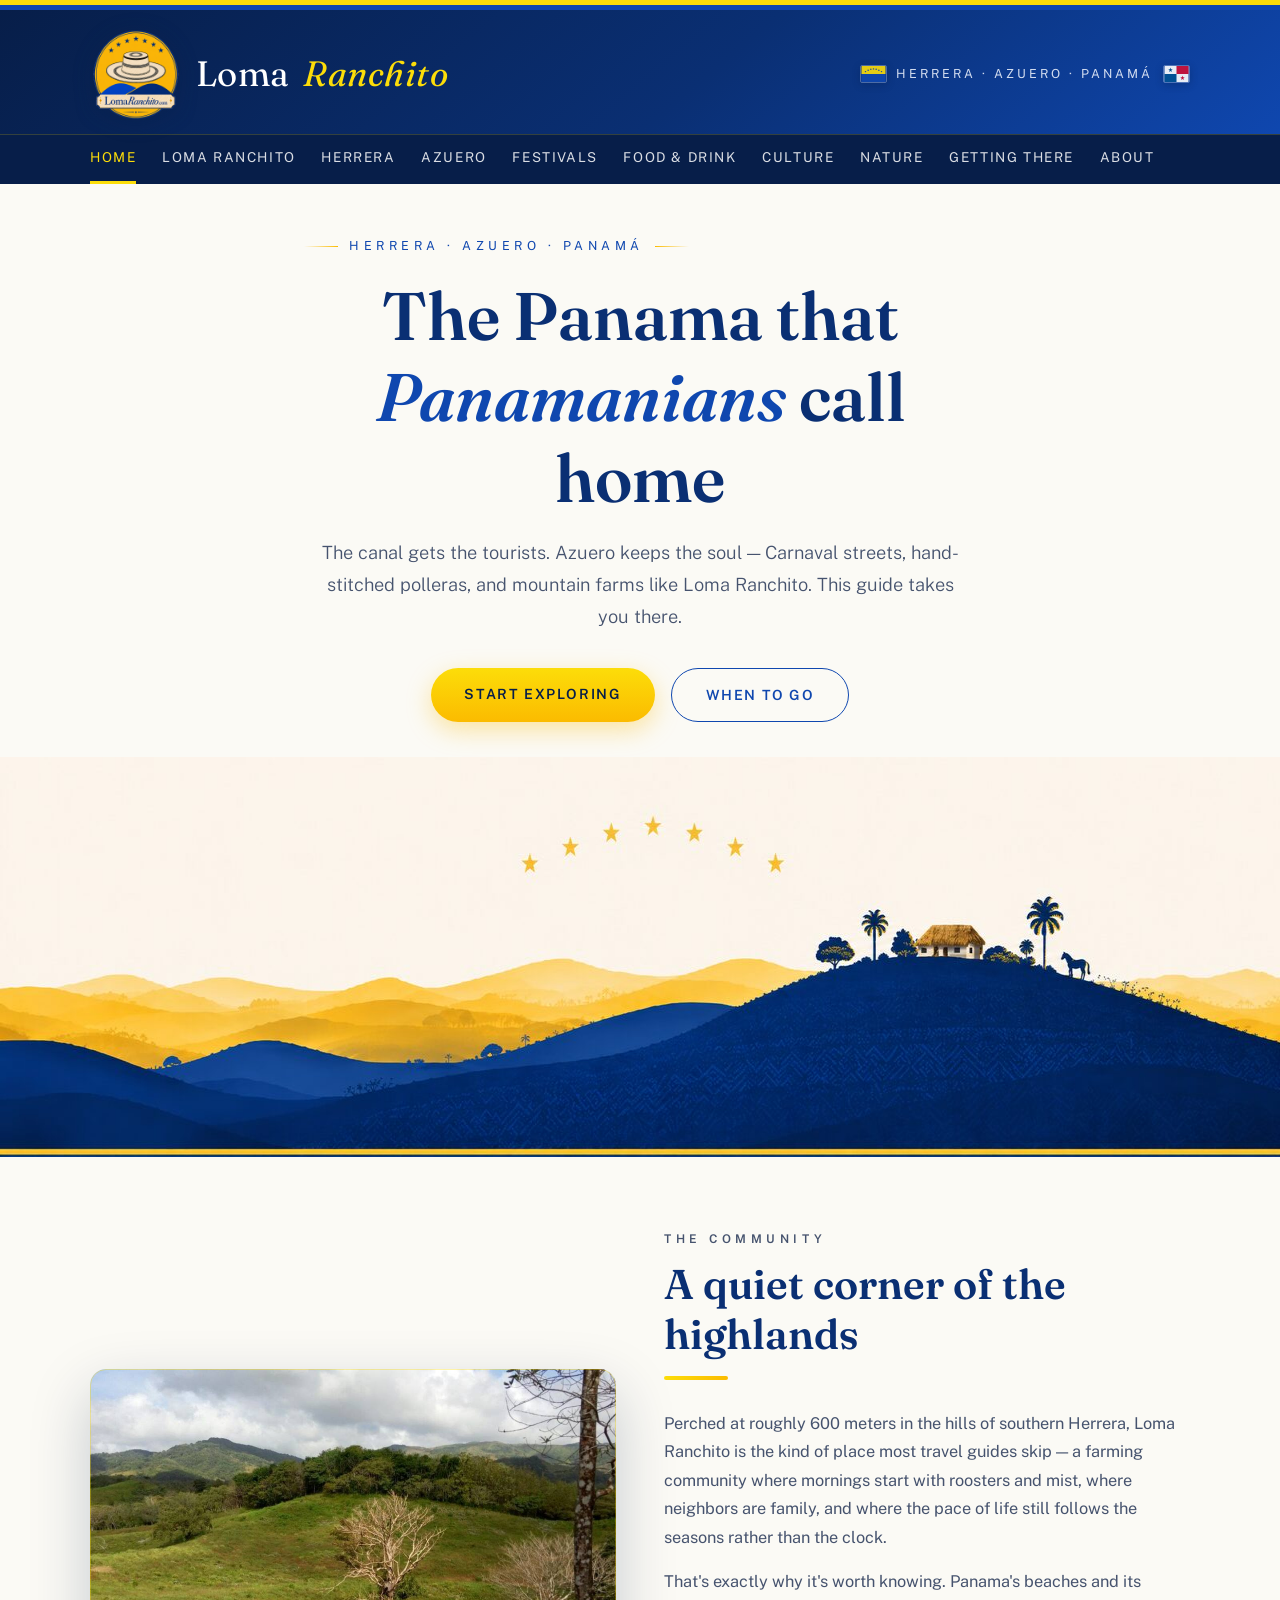
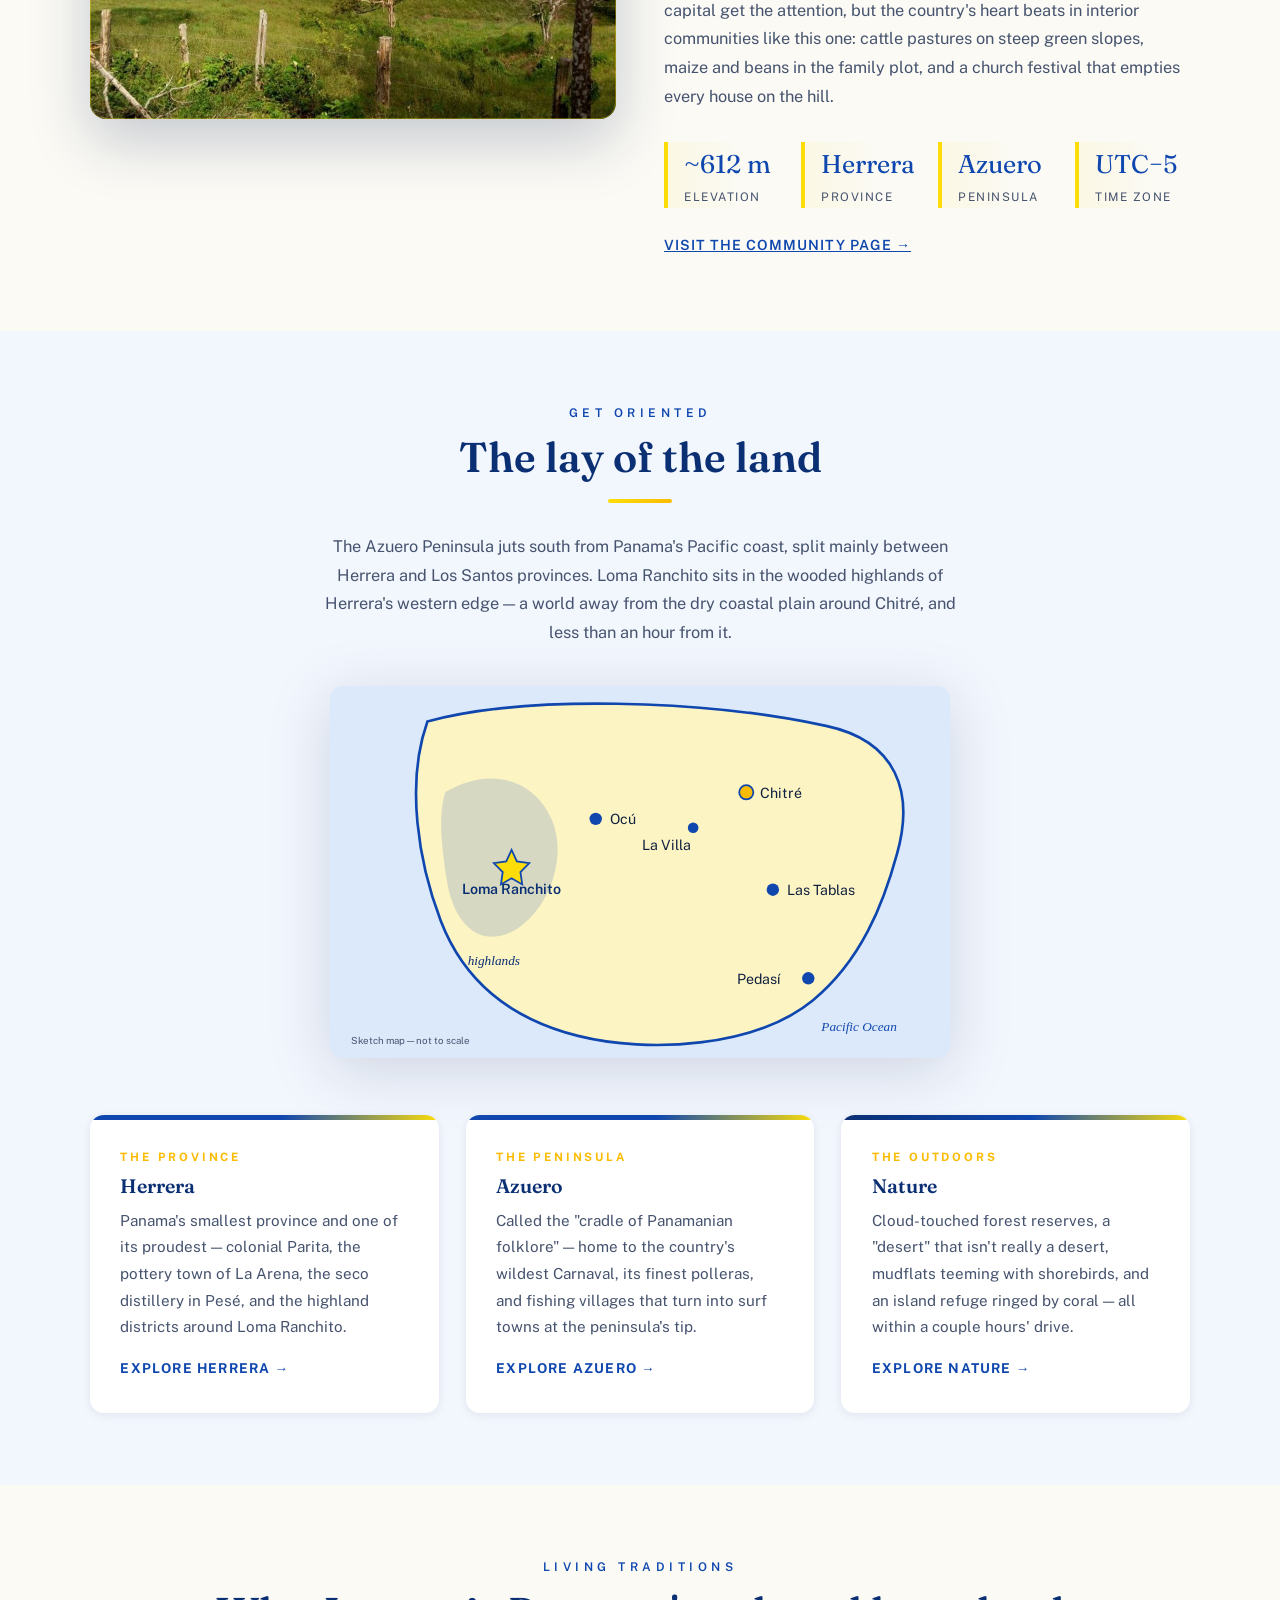
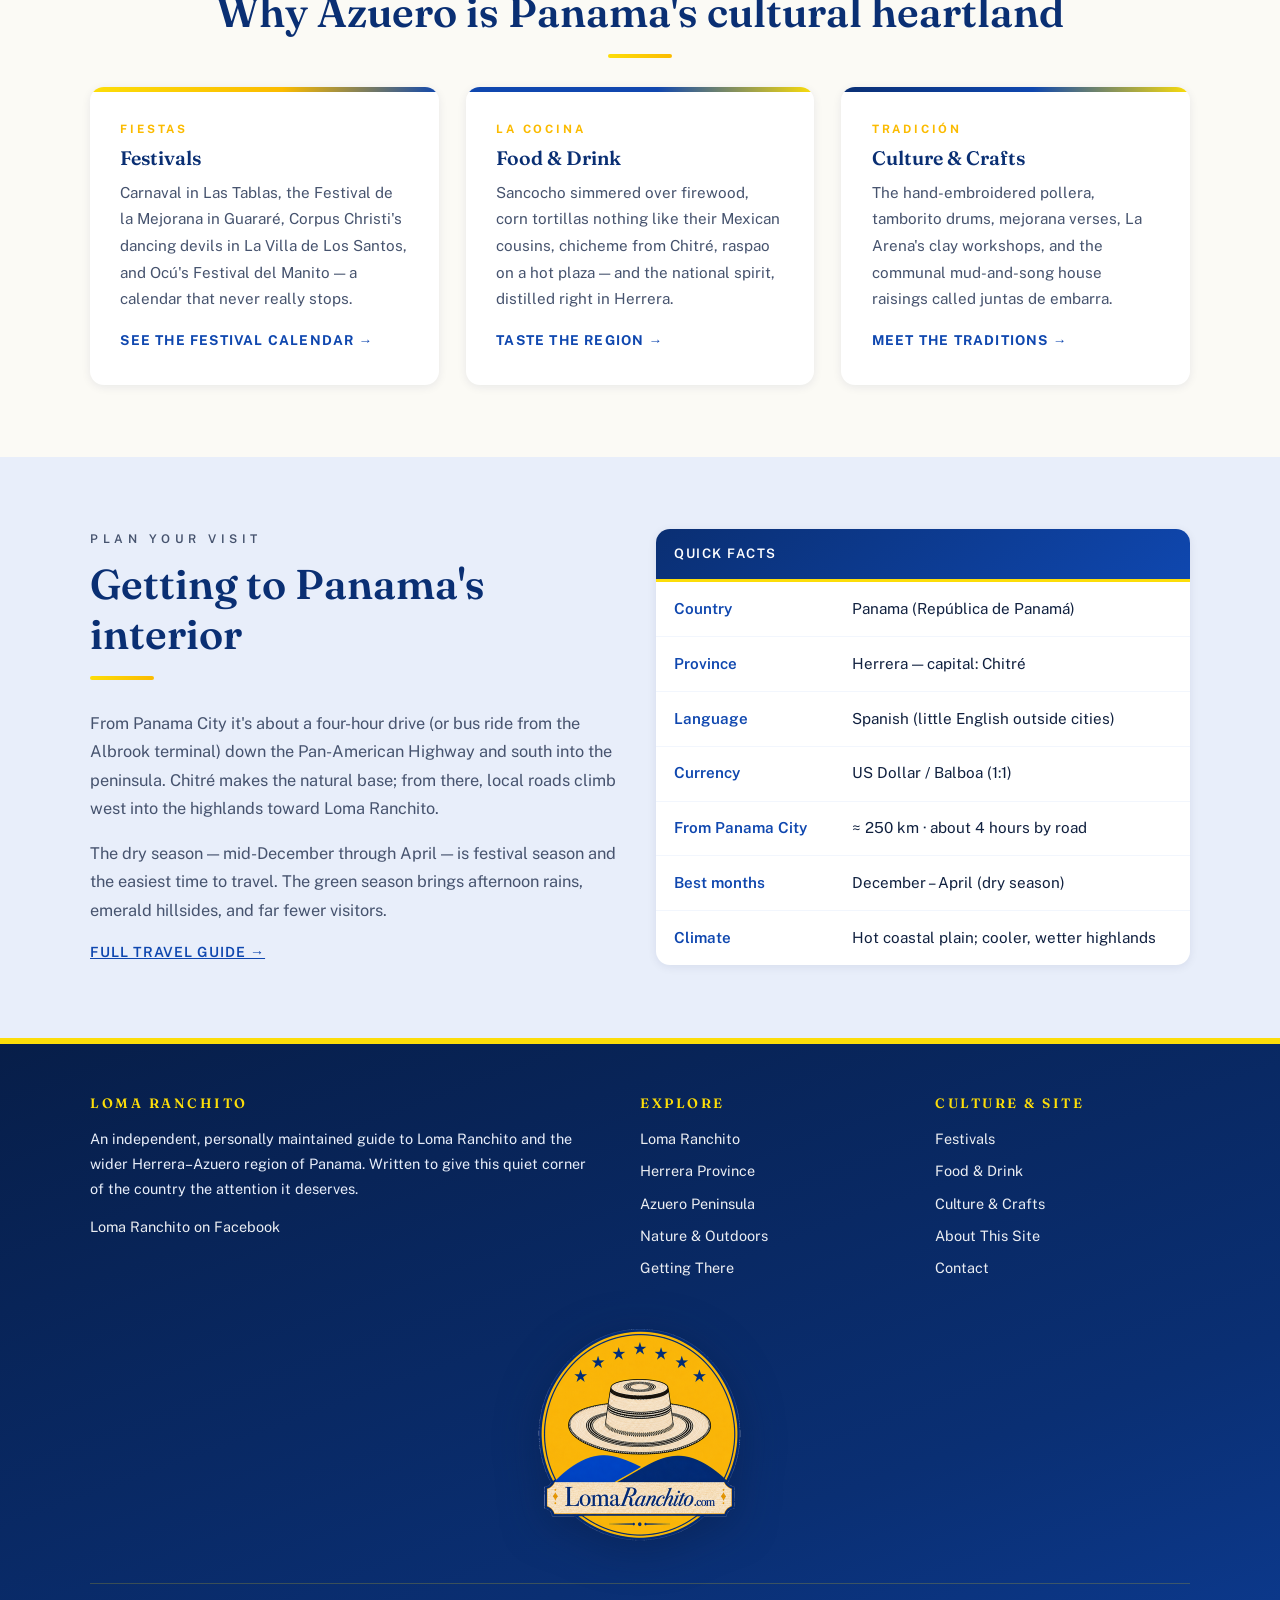
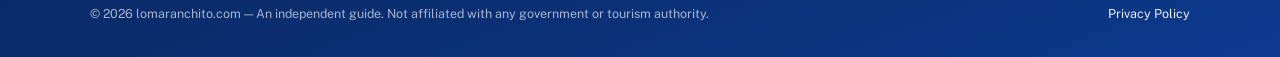
==== commit b1b5a7da: "Revert "Preview: move footer logo inline between copyright text and Privacy Policy" This reverts com" ====
--- a/index.html
+++ b/index.html
@@ -242,9 +242,12 @@
             </ul>
         </div>
     </div>
+    <div class="foot-logo">
+        <img src="images/logo.png" width="200" height="200" alt="Loma Ranchito logo — sombrero pintado over blue hills">
+    </div>
+
     <div class="foot-bottom">
         <span>© 2026 lomaranchito.com — An independent guide. Not affiliated with any government or tourism authority.</span>
-        <img class="foot-bottom-logo" src="images/logo.png" width="200" height="200" alt="Loma Ranchito logo — sombrero pintado over blue hills">
         <span><a href="privacy.html">Privacy Policy</a></span>
     </div>
 </footer>
--- a/styles.css
+++ b/styles.css
@@ -605,20 +605,12 @@
     font-size: 0.78rem;
     display: flex;
     flex-wrap: wrap;
-    align-items: center;
     justify-content: space-between;
     gap: 0.5rem;
     color: rgba(232, 238, 250, 0.7);
 }
 
 .foot-bottom a { color: rgba(255, 255, 255, 0.85); }
-
-.foot-bottom-logo {
-    width: 220px;
-    height: 220px;
-    object-fit: contain;
-    filter: drop-shadow(0 8px 20px rgba(7, 30, 73, 0.5));
-}
 
 /* ---------- motion ---------- */
 @keyframes riseIn {
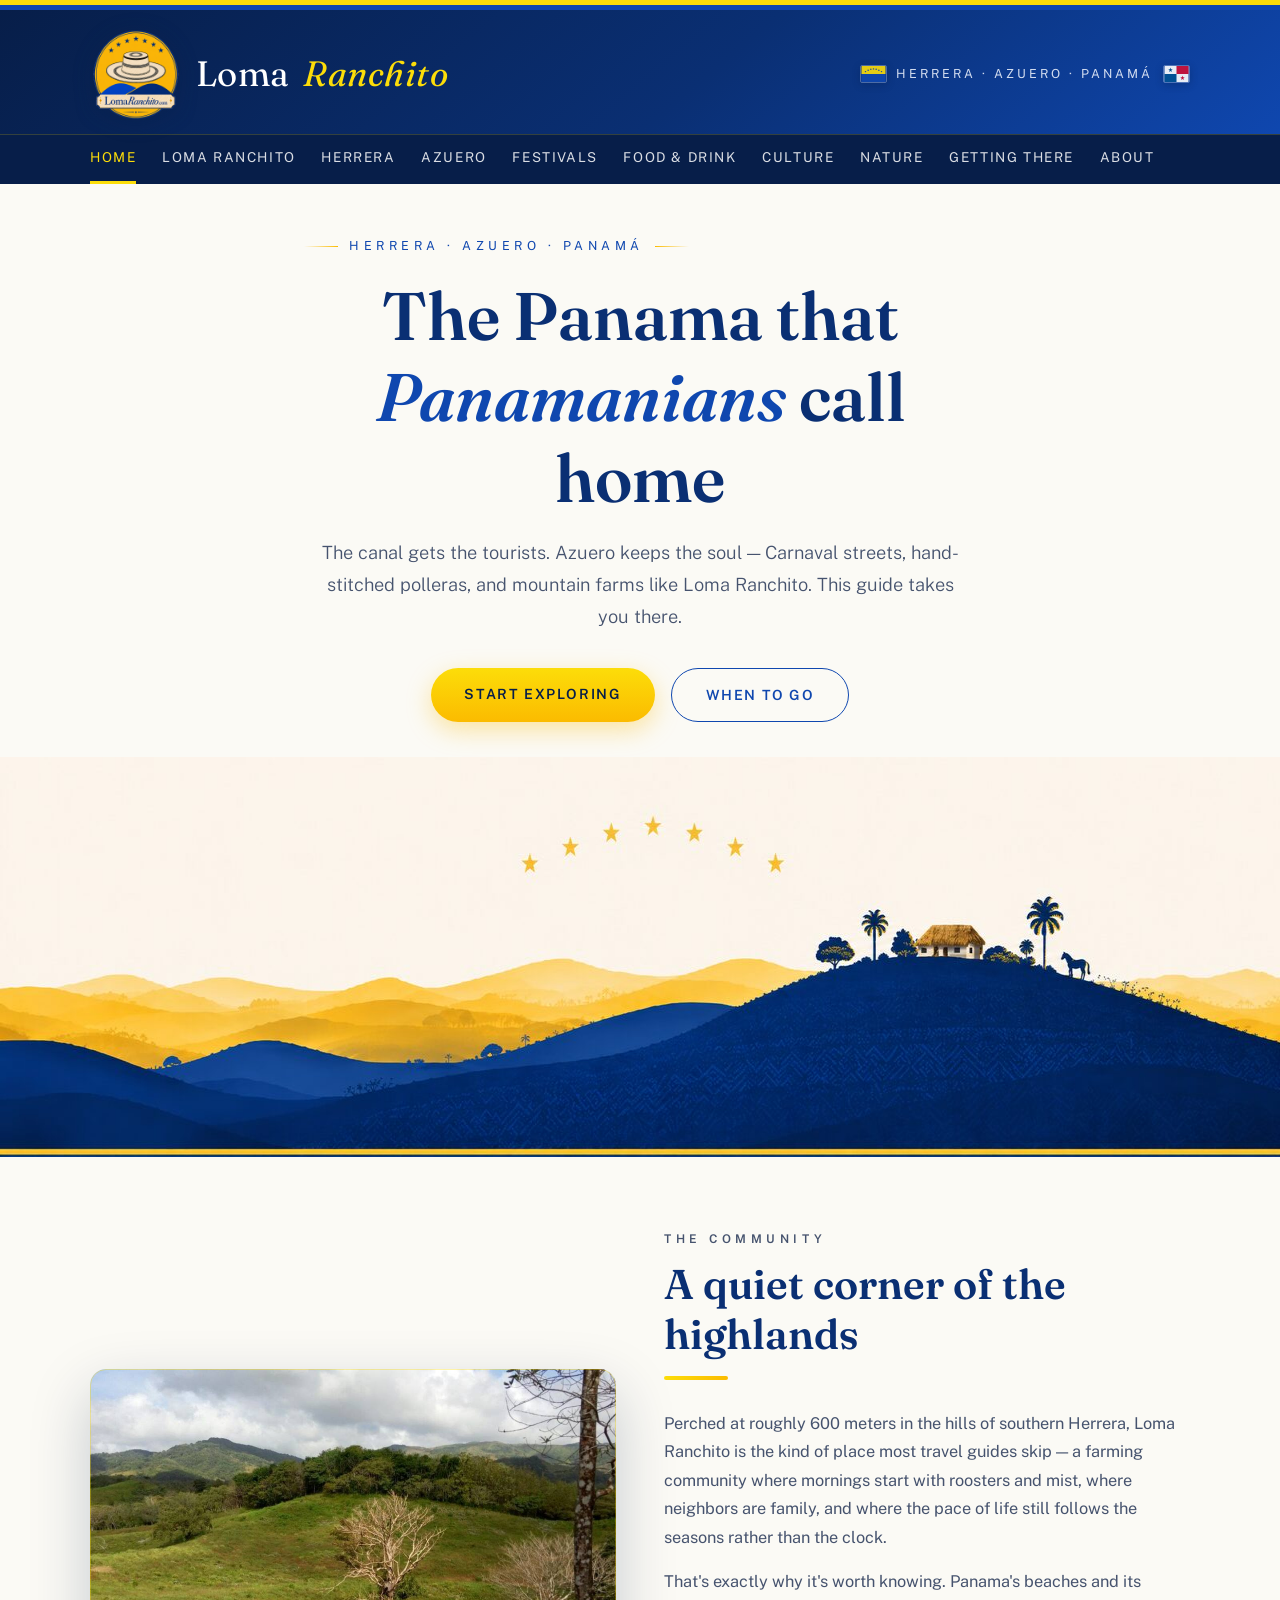
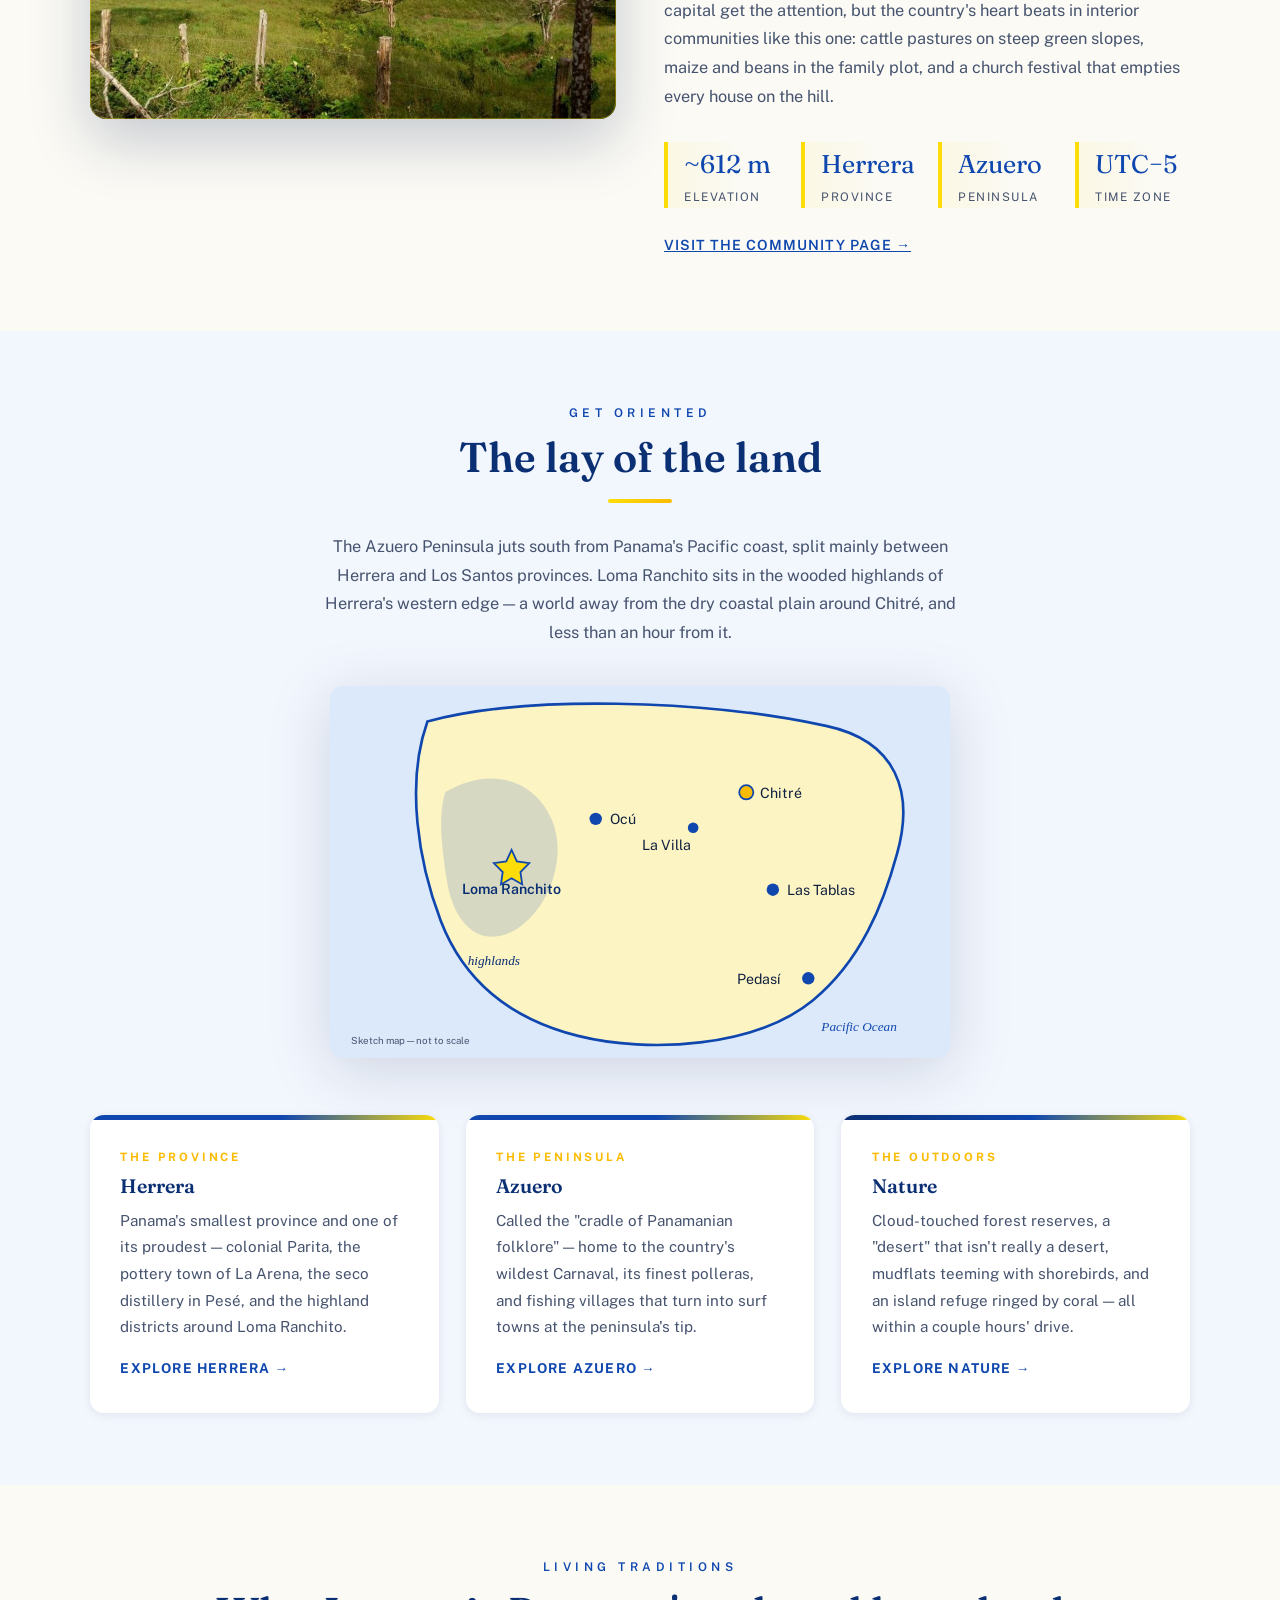
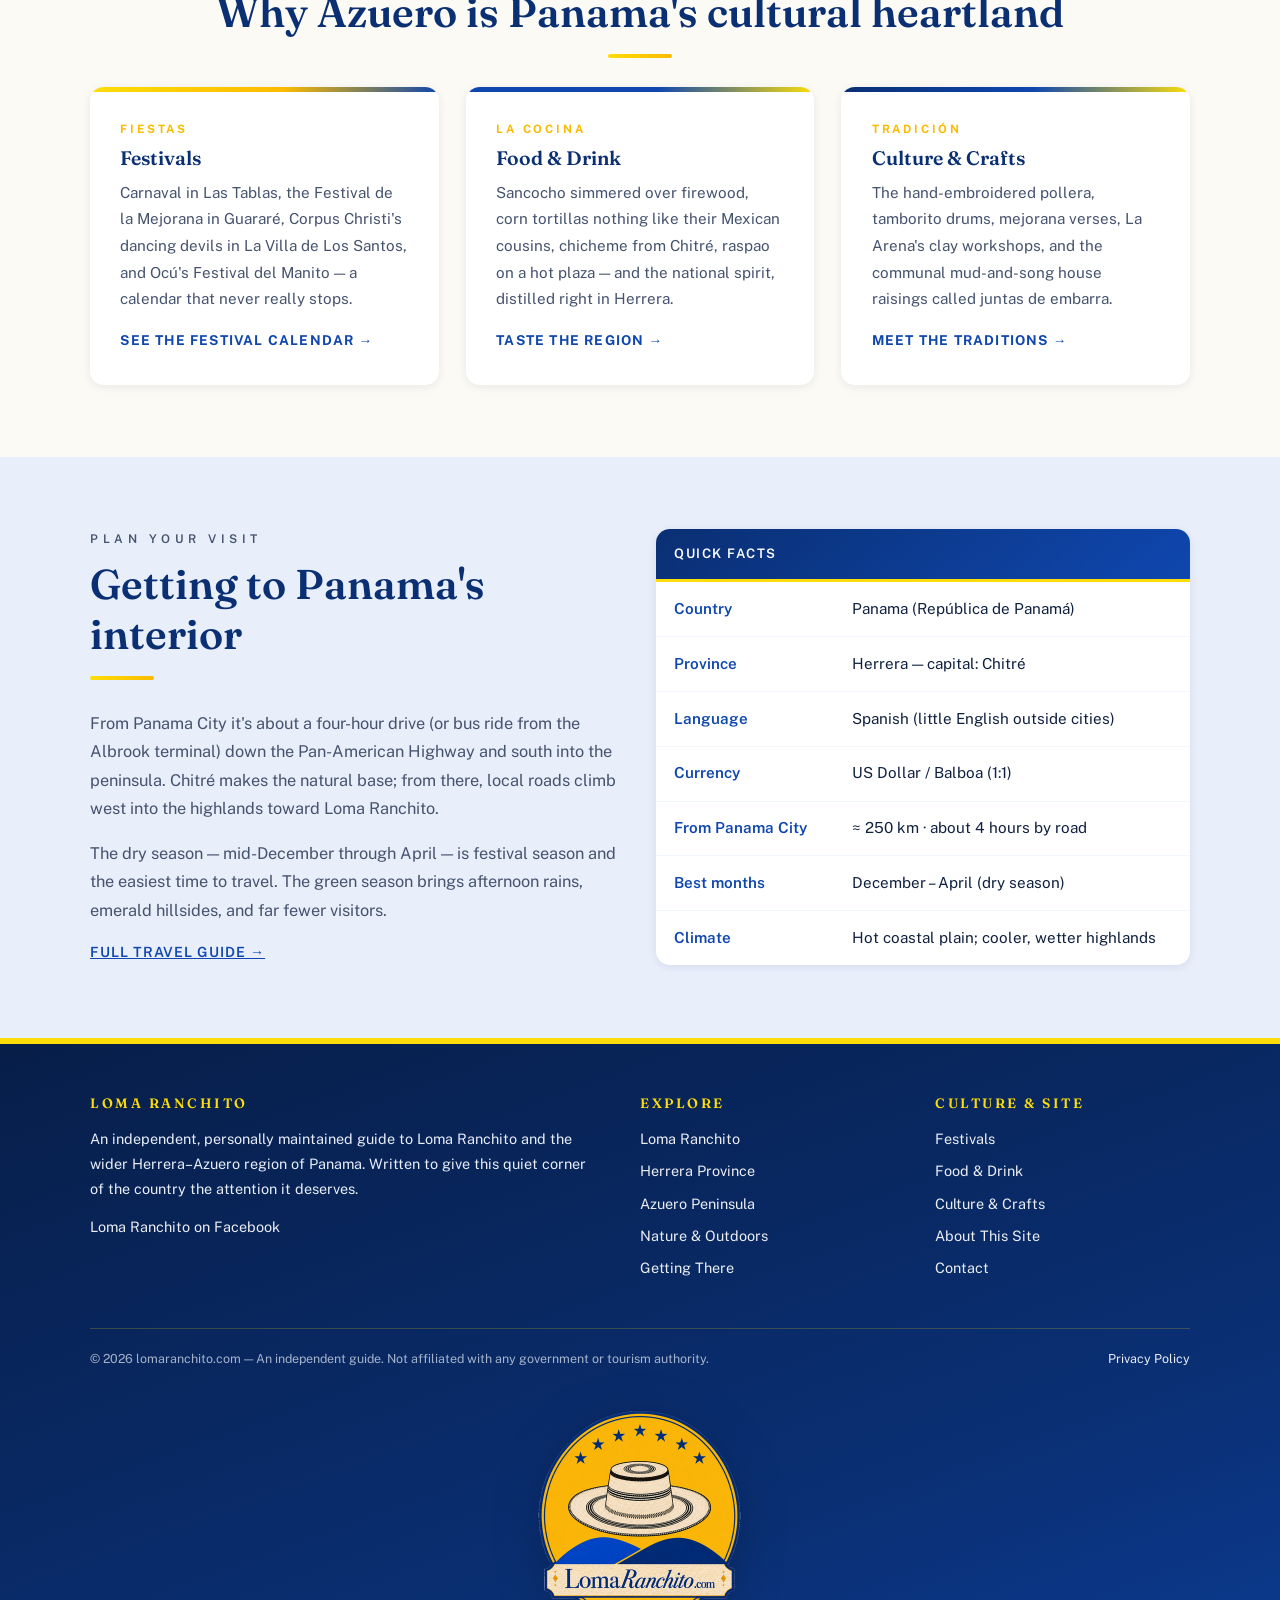
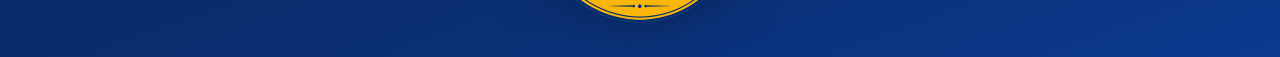
==== commit 861f480e: "Preview: move footer logo below the copyright/privacy line instead of above it" ====
--- a/index.html
+++ b/index.html
@@ -242,14 +242,13 @@
             </ul>
         </div>
     </div>
-    <div class="foot-logo">
-        <img src="images/logo.png" width="200" height="200" alt="Loma Ranchito logo — sombrero pintado over blue hills">
-    </div>
-
     <div class="foot-bottom">
         <span>© 2026 lomaranchito.com — An independent guide. Not affiliated with any government or tourism authority.</span>
         <span><a href="privacy.html">Privacy Policy</a></span>
     </div>
+    <div class="foot-logo">
+        <img src="images/logo.png" width="200" height="200" alt="Loma Ranchito logo — sombrero pintado over blue hills">
+    </div>
 </footer>
 
 </body>
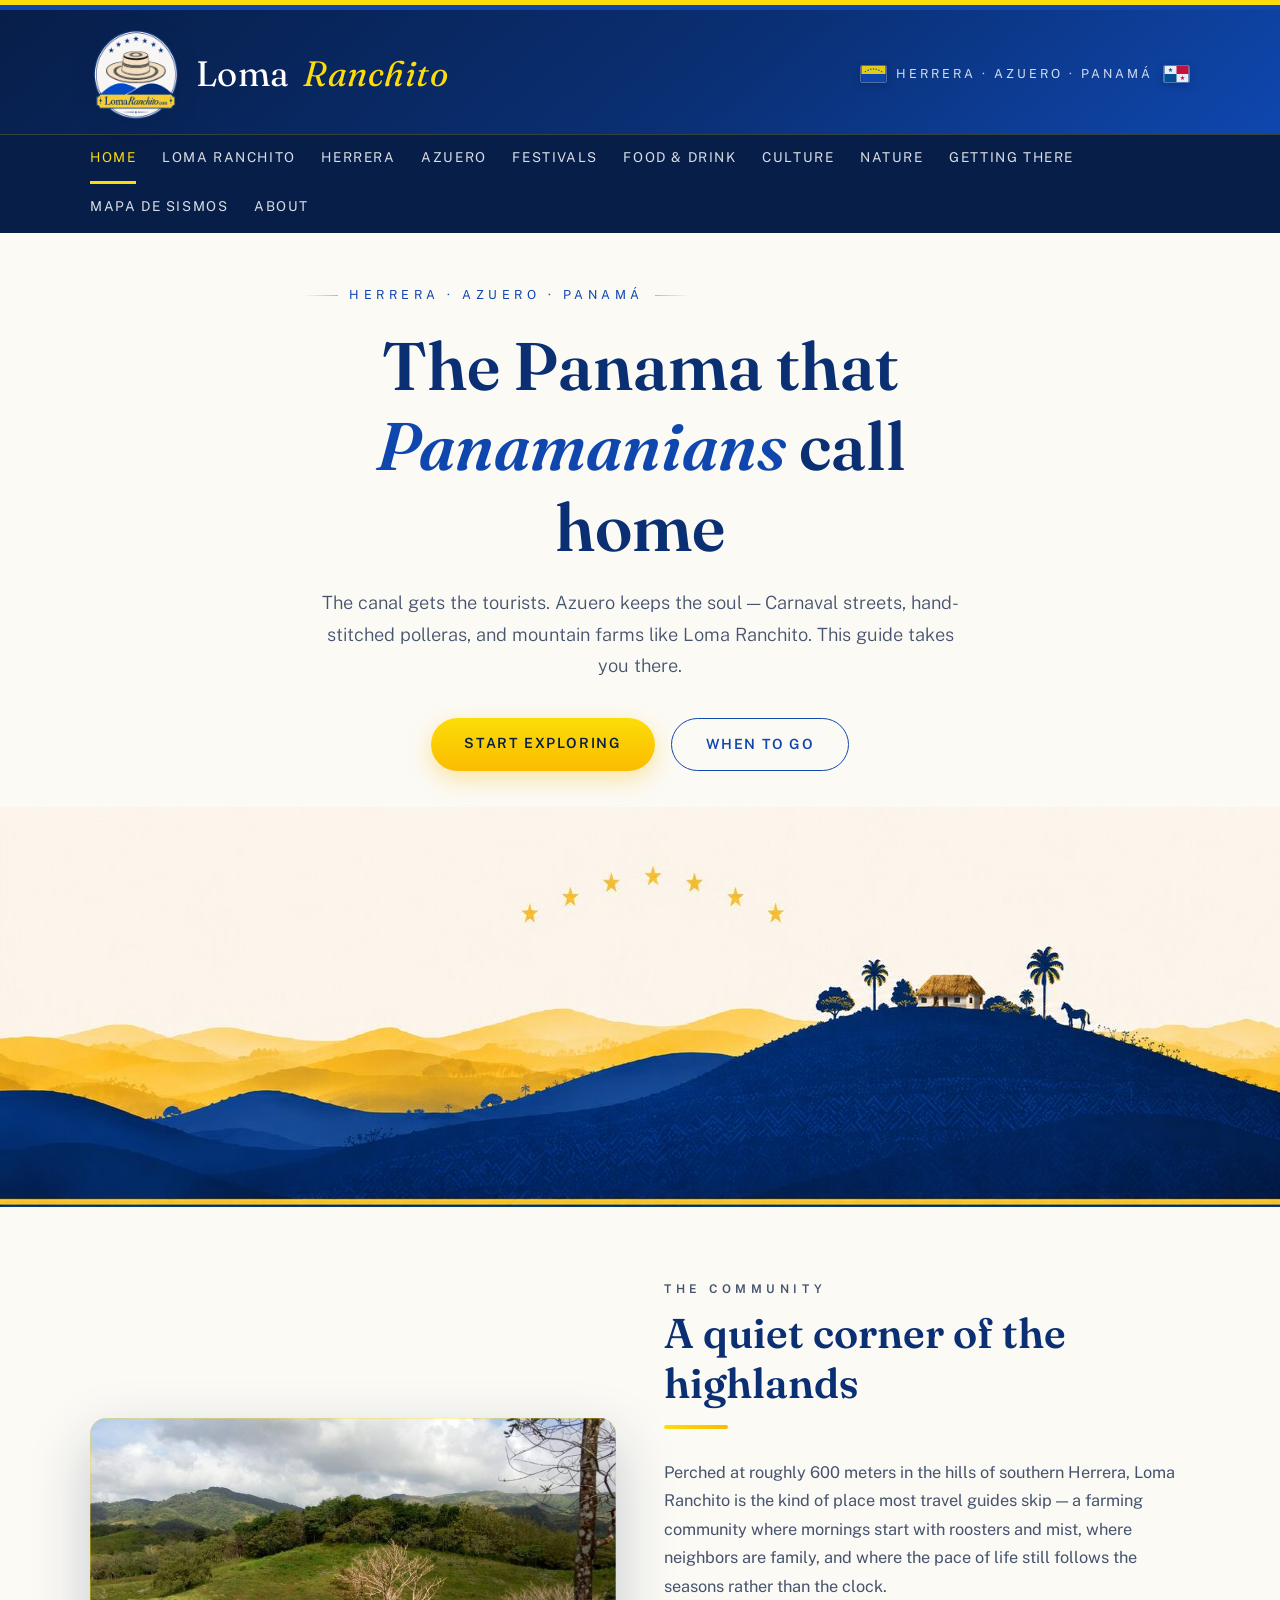
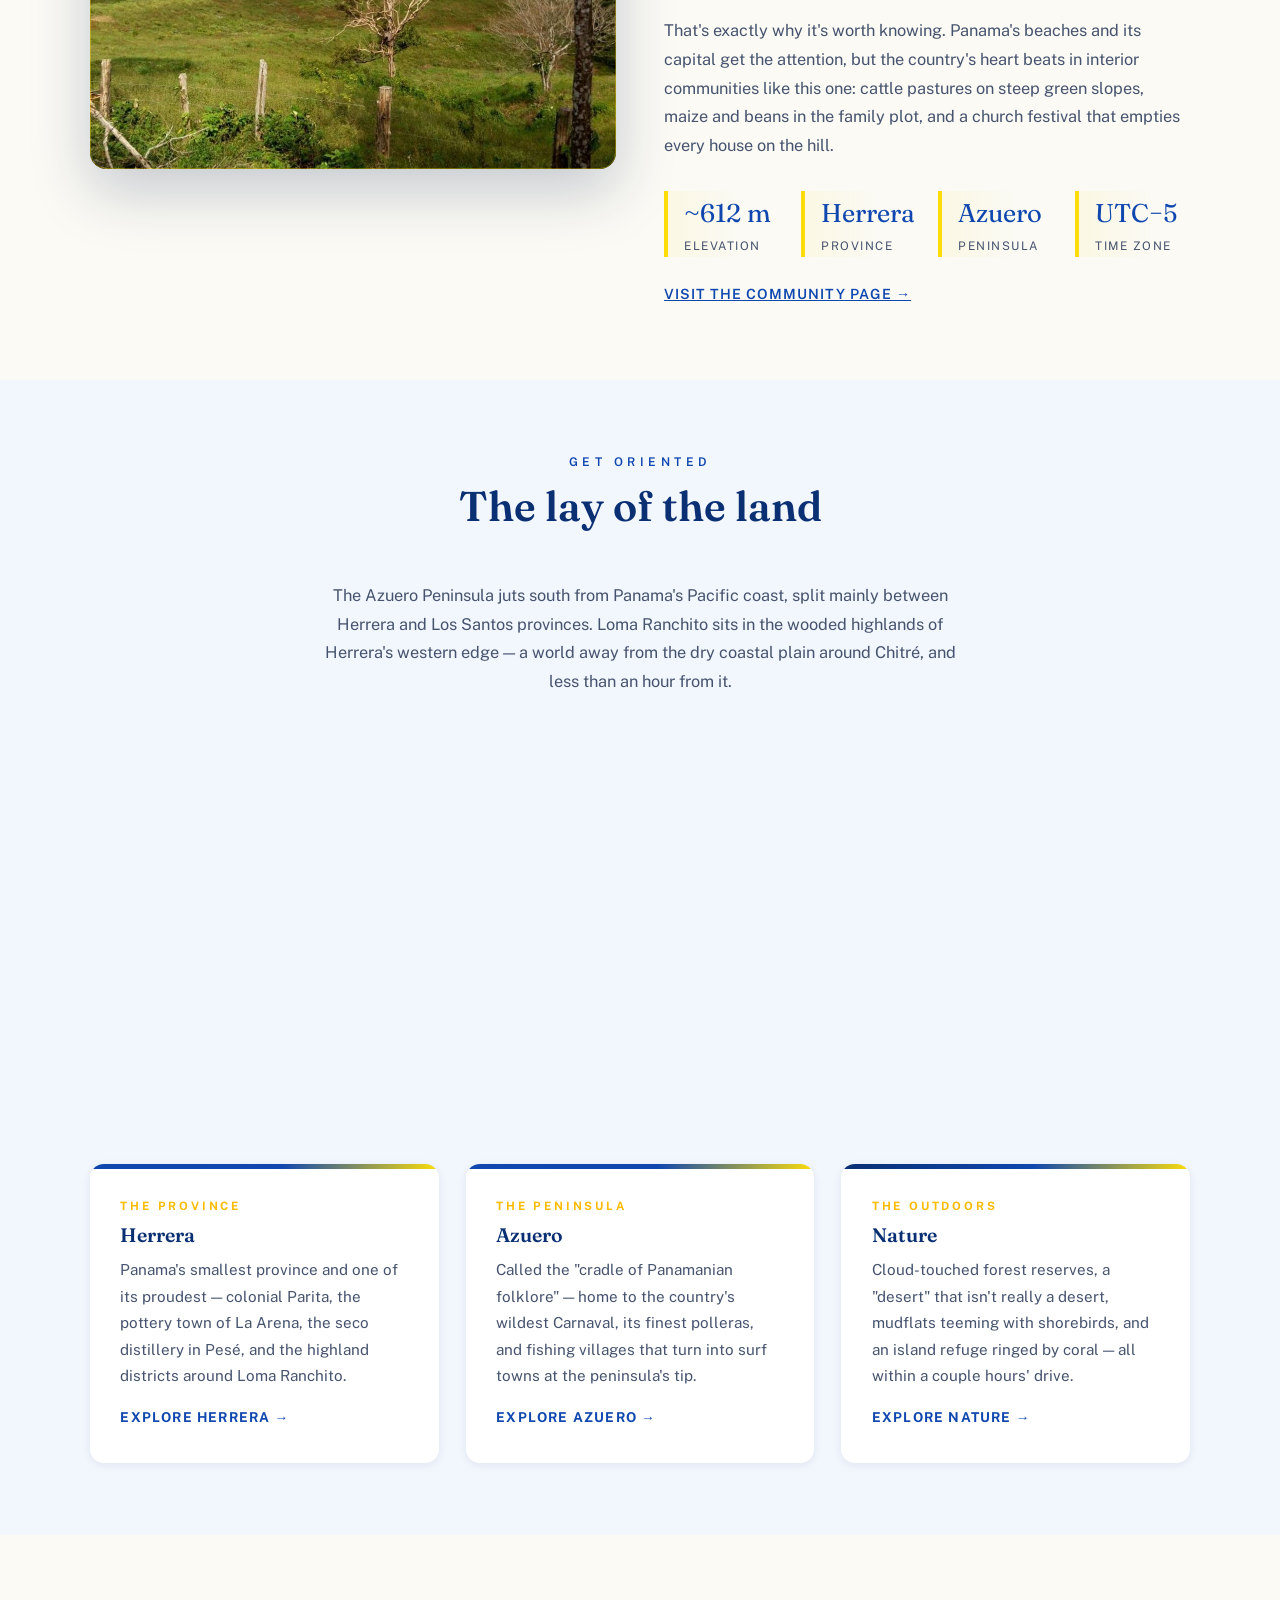
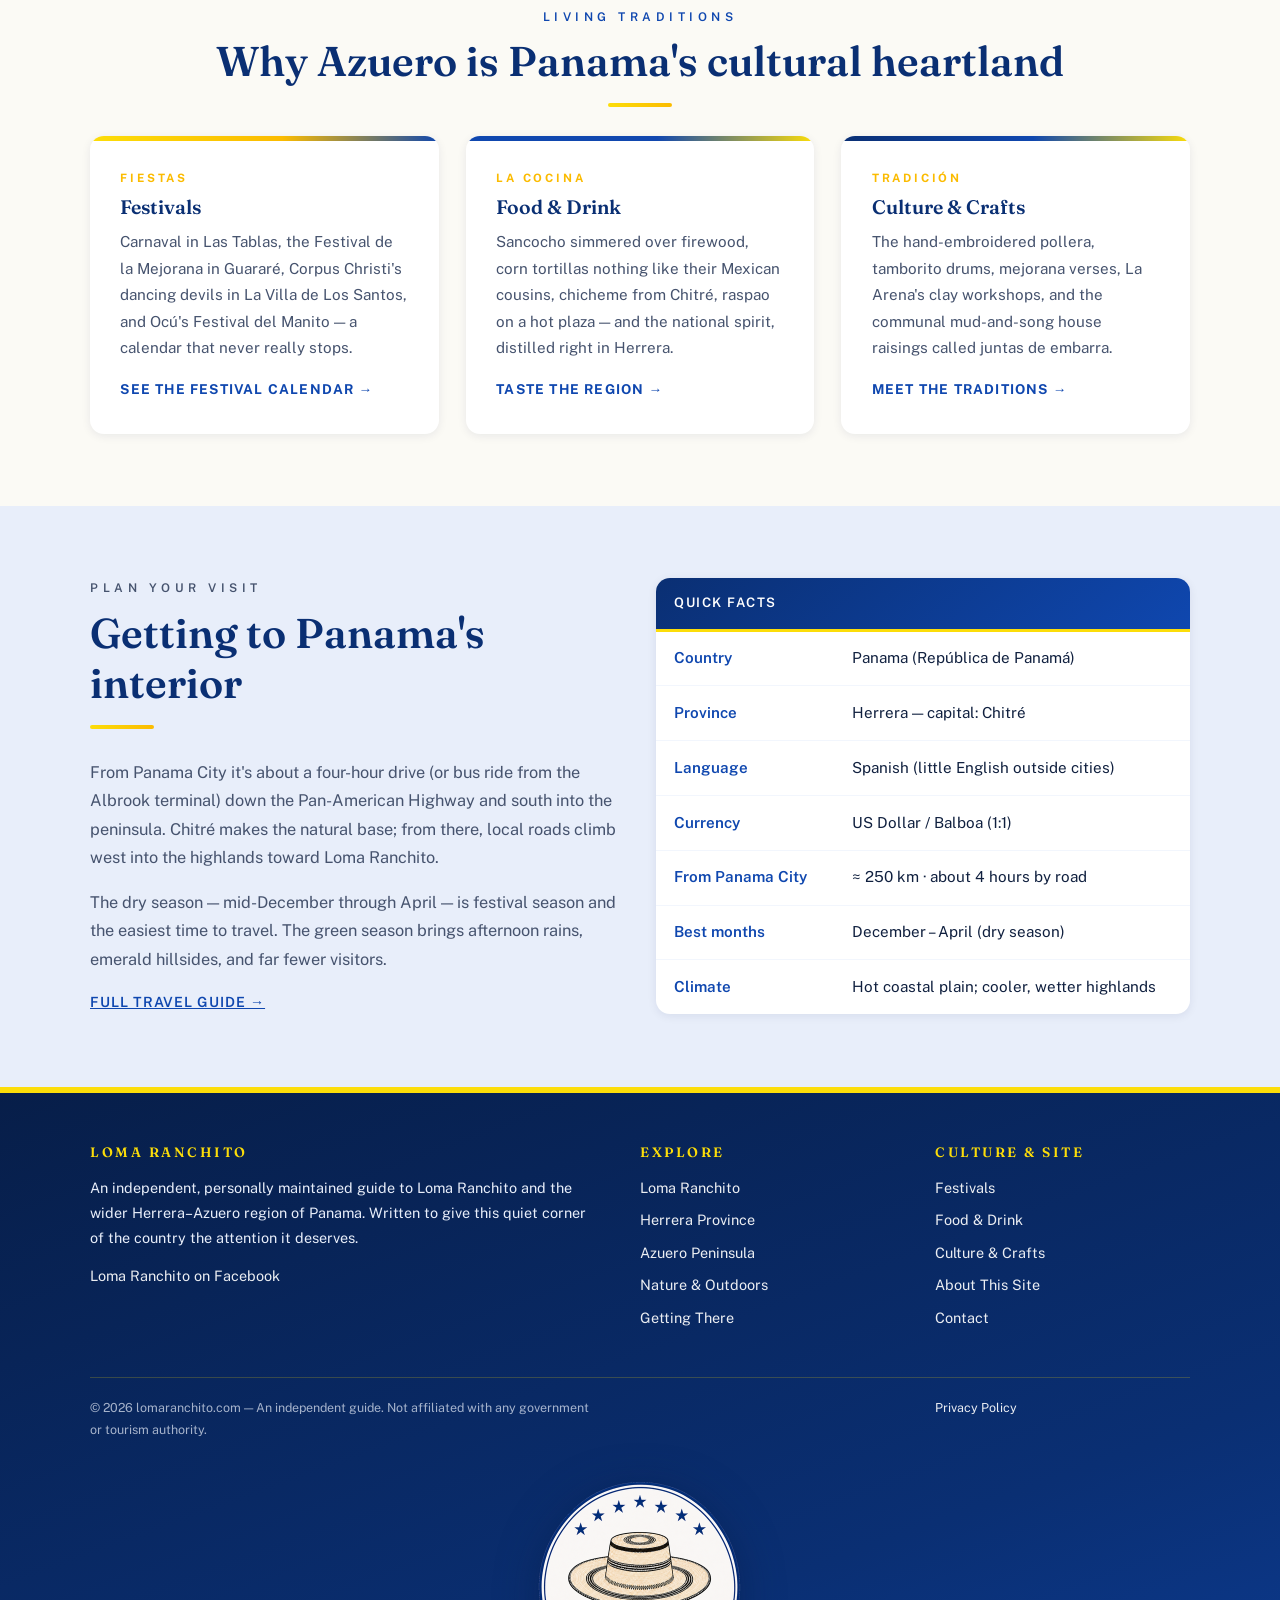
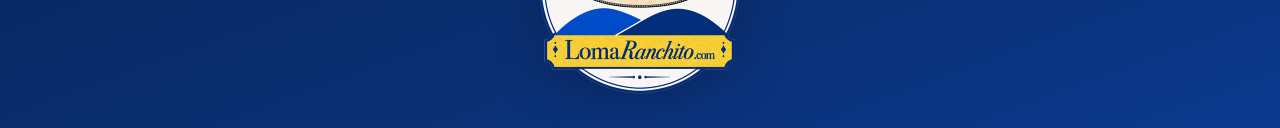
==== commit 1b845693: "Add live /eq earthquake map page Co-Authored-By: Claude Opus 5.5 <noreply@anthropic.com>" ====
--- a/index.html
+++ b/index.html
@@ -53,6 +53,7 @@
             <li><a href="culture.html">Culture</a></li>
             <li><a href="nature.html">Nature</a></li>
             <li><a href="getting-there.html">Getting There</a></li>
+            <li><a href="/eq/">Mapa de sismos</a></li>
             <li><a href="about.html">About</a></li>
         </ul>
     </nav>
--- a/styles.css
+++ b/styles.css
@@ -603,12 +603,19 @@
     padding-top: 1.2rem;
     border-top: 1px solid rgba(252, 221, 9, 0.2);
     font-size: 0.78rem;
-    display: flex;
-    flex-wrap: wrap;
-    justify-content: space-between;
-    gap: 0.5rem;
+    display: grid;
+    grid-template-columns: 2fr 1fr 1fr;
+    gap: 0.5rem 2.5rem;
+    align-items: start;
     color: rgba(232, 238, 250, 0.7);
 }
+
+/* copyright text sits in column 1, matching "Loma Ranchito" above it;
+   Privacy Policy sits flush-left in column 3, matching "Festivals" etc
+   above it - aligned to where that column's text actually starts,
+   not the outer track edge (which was the reported issue) */
+.foot-bottom span:first-child { grid-column: 1; }
+.foot-bottom span:last-child { grid-column: 3; justify-self: start; }
 
 .foot-bottom a { color: rgba(255, 255, 255, 0.85); }
 
@@ -642,6 +649,8 @@
     .grid-2, .split, .next-links { grid-template-columns: 1fr; }
     .stats { grid-template-columns: 1fr 1fr; }
     .foot-inner { grid-template-columns: 1fr; gap: 1.8rem; }
+    .foot-bottom { grid-template-columns: 1fr; gap: 0.6rem; }
+    .foot-bottom span:first-child, .foot-bottom span:last-child { grid-column: 1; }
     nav.site-nav ul { gap: 0 1.1rem; }
 }
 
